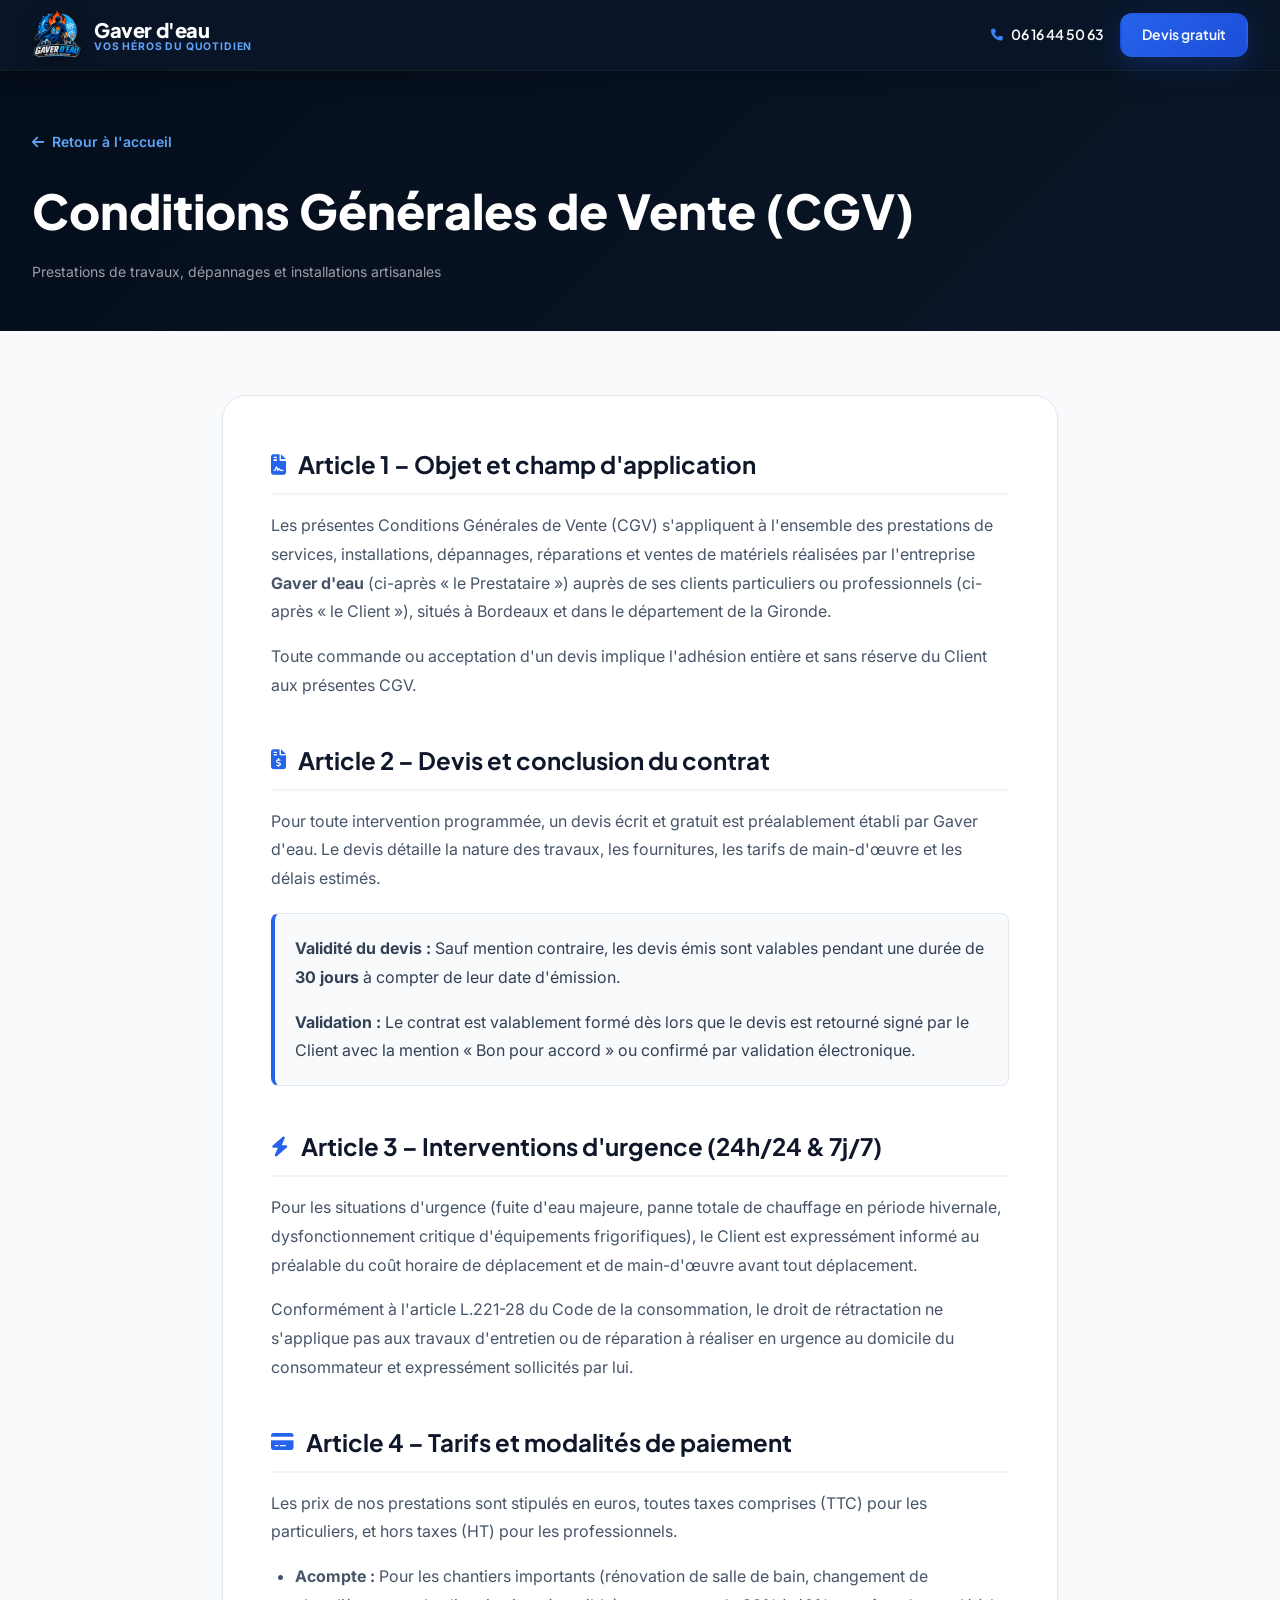
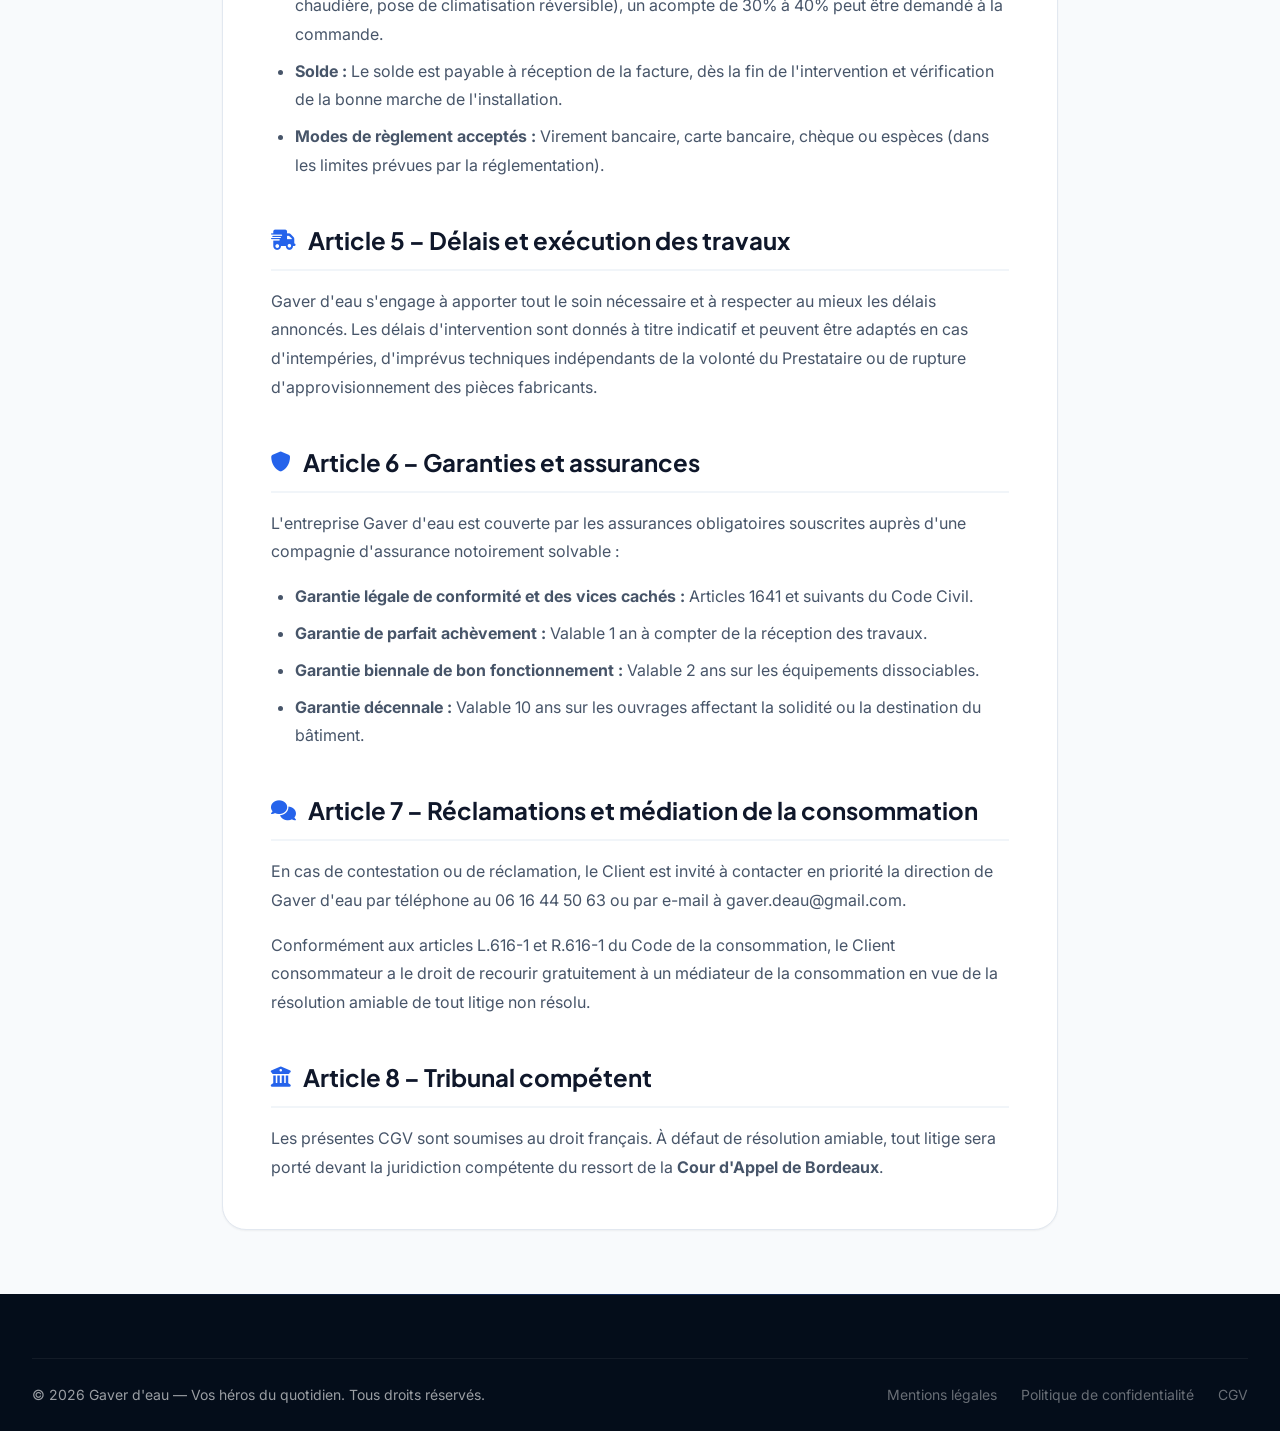
==== cgv.html @ 313e475b "Site vitrine Gaver d'eau - Plomberie, Chauffage, Climatisation & Froid" ====
<!DOCTYPE html>
<html lang="fr">
<head>
  <meta charset="UTF-8">
  <meta name="viewport" content="width=device-width, initial-scale=1.0">
  <title>Conditions Générales de Vente (CGV) | Gaver d'eau</title>
  <meta name="description" content="Conditions Générales de Vente et d'Intervention de l'entreprise Gaver d'eau : plomberie, chauffage, climatisation et froid à Bordeaux.">
  <meta name="robots" content="noindex, follow">

  <!-- Favicon -->
  <link rel="icon" type="image/png" href="img/logo.png">

  <!-- Google Fonts -->
  <link rel="preconnect" href="https://fonts.googleapis.com">
  <link rel="preconnect" href="https://fonts.gstatic.com" crossorigin>
  <link href="https://fonts.googleapis.com/css2?family=Plus+Jakarta+Sans:wght@300;400;500;600;700;800&family=Inter:wght@300;400;500;600;700&display=swap" rel="stylesheet">

  <!-- Font Awesome -->
  <link rel="stylesheet" href="https://cdnjs.cloudflare.com/ajax/libs/font-awesome/6.5.1/css/all.min.css">

  <!-- Main Stylesheet -->
  <link rel="stylesheet" href="css/style.css">
</head>
<body>

  <!-- ===================== HEADER ===================== -->
  <header class="header scrolled" id="header">
    <div class="container header__container">
      <a href="index.html" class="header__logo">
        <img src="img/logo.png" alt="Logo Gaver d'eau" class="header__logo-img">
        <div class="header__logo-text-group">
          <span class="header__logo-text">Gaver d'eau</span>
          <span class="header__logo-tagline">Vos héros du quotidien</span>
        </div>
      </a>

      <div class="header__actions">
        <a href="tel:+33616445063" class="header__phone">
          <i class="fa-solid fa-phone"></i>
          <span>06 16 44 50 63</span>
        </a>
        <a href="index.html#devis" class="btn btn--primary btn--sm header__cta">Devis gratuit</a>
      </div>
    </div>
  </header>

  <main>
    <!-- ===================== HERO ===================== -->
    <section class="legal-hero">
      <div class="container">
        <a href="index.html" class="legal-hero__back">
          <i class="fa-solid fa-arrow-left"></i>
          Retour à l'accueil
        </a>
        <h1 class="legal-hero__title">Conditions Générales de Vente (CGV)</h1>
        <p class="legal-hero__meta">Prestations de travaux, dépannages et installations artisanales</p>
      </div>
    </section>

    <!-- ===================== CONTENT ===================== -->
    <section class="legal-body">
      <div class="container legal-container">
        <div class="legal-card">

          <!-- Article 1 -->
          <div class="legal-section">
            <h2><i class="fa-solid fa-file-contract"></i> Article 1 – Objet et champ d'application</h2>
            <p>
              Les présentes Conditions Générales de Vente (CGV) s'appliquent à l'ensemble des prestations de services, installations, dépannages, réparations et ventes de matériels réalisées par l'entreprise <strong>Gaver d'eau</strong> (ci-après « le Prestataire ») auprès de ses clients particuliers ou professionnels (ci-après « le Client »), situés à Bordeaux et dans le département de la Gironde.
            </p>
            <p>
              Toute commande ou acceptation d'un devis implique l'adhésion entière et sans réserve du Client aux présentes CGV.
            </p>
          </div>

          <!-- Article 2 -->
          <div class="legal-section">
            <h2><i class="fa-solid fa-file-invoice-dollar"></i> Article 2 – Devis et conclusion du contrat</h2>
            <p>
              Pour toute intervention programmée, un devis écrit et gratuit est préalablement établi par Gaver d'eau. Le devis détaille la nature des travaux, les fournitures, les tarifs de main-d'œuvre et les délais estimés.
            </p>
            <div class="legal-box">
              <p><strong>Validité du devis :</strong> Sauf mention contraire, les devis émis sont valables pendant une durée de <strong>30 jours</strong> à compter de leur date d'émission.</p>
              <p><strong>Validation :</strong> Le contrat est valablement formé dès lors que le devis est retourné signé par le Client avec la mention « Bon pour accord » ou confirmé par validation électronique.</p>
            </div>
          </div>

          <!-- Article 3 -->
          <div class="legal-section">
            <h2><i class="fa-solid fa-bolt"></i> Article 3 – Interventions d'urgence (24h/24 & 7j/7)</h2>
            <p>
              Pour les situations d'urgence (fuite d'eau majeure, panne totale de chauffage en période hivernale, dysfonctionnement critique d'équipements frigorifiques), le Client est expressément informé au préalable du coût horaire de déplacement et de main-d'œuvre avant tout déplacement.
            </p>
            <p>
              Conformément à l'article L.221-28 du Code de la consommation, le droit de rétractation ne s'applique pas aux travaux d'entretien ou de réparation à réaliser en urgence au domicile du consommateur et expressément sollicités par lui.
            </p>
          </div>

          <!-- Article 4 -->
          <div class="legal-section">
            <h2><i class="fa-solid fa-credit-card"></i> Article 4 – Tarifs et modalités de paiement</h2>
            <p>
              Les prix de nos prestations sont stipulés en euros, toutes taxes comprises (TTC) pour les particuliers, et hors taxes (HT) pour les professionnels.
            </p>
            <ul>
              <li><strong>Acompte :</strong> Pour les chantiers importants (rénovation de salle de bain, changement de chaudière, pose de climatisation réversible), un acompte de 30% à 40% peut être demandé à la commande.</li>
              <li><strong>Solde :</strong> Le solde est payable à réception de la facture, dès la fin de l'intervention et vérification de la bonne marche de l'installation.</li>
              <li><strong>Modes de règlement acceptés :</strong> Virement bancaire, carte bancaire, chèque ou espèces (dans les limites prévues par la réglementation).</li>
            </ul>
          </div>

          <!-- Article 5 -->
          <div class="legal-section">
            <h2><i class="fa-solid fa-truck-fast"></i> Article 5 – Délais et exécution des travaux</h2>
            <p>
              Gaver d'eau s'engage à apporter tout le soin nécessaire et à respecter au mieux les délais annoncés. Les délais d'intervention sont donnés à titre indicatif et peuvent être adaptés en cas d'intempéries, d'imprévus techniques indépendants de la volonté du Prestataire ou de rupture d'approvisionnement des pièces fabricants.
            </p>
          </div>

          <!-- Article 6 -->
          <div class="legal-section">
            <h2><i class="fa-solid fa-shield"></i> Article 6 – Garanties et assurances</h2>
            <p>
              L'entreprise Gaver d'eau est couverte par les assurances obligatoires souscrites auprès d'une compagnie d'assurance notoirement solvable :
            </p>
            <ul>
              <li><strong>Garantie légale de conformité et des vices cachés :</strong> Articles 1641 et suivants du Code Civil.</li>
              <li><strong>Garantie de parfait achèvement :</strong> Valable 1 an à compter de la réception des travaux.</li>
              <li><strong>Garantie biennale de bon fonctionnement :</strong> Valable 2 ans sur les équipements dissociables.</li>
              <li><strong>Garantie décennale :</strong> Valable 10 ans sur les ouvrages affectant la solidité ou la destination du bâtiment.</li>
            </ul>
          </div>

          <!-- Article 7 -->
          <div class="legal-section">
            <h2><i class="fa-solid fa-comments"></i> Article 7 – Réclamations et médiation de la consommation</h2>
            <p>
              En cas de contestation ou de réclamation, le Client est invité à contacter en priorité la direction de Gaver d'eau par téléphone au <a href="tel:+33616445063">06 16 44 50 63</a> ou par e-mail à <a href="mailto:gaver.deau@gmail.com">gaver.deau@gmail.com</a>.
            </p>
            <p>
              Conformément aux articles L.616-1 et R.616-1 du Code de la consommation, le Client consommateur a le droit de recourir gratuitement à un médiateur de la consommation en vue de la résolution amiable de tout litige non résolu.
            </p>
          </div>

          <!-- Article 8 -->
          <div class="legal-section">
            <h2><i class="fa-solid fa-building-columns"></i> Article 8 – Tribunal compétent</h2>
            <p>
              Les présentes CGV sont soumises au droit français. À défaut de résolution amiable, tout litige sera porté devant la juridiction compétente du ressort de la <strong>Cour d'Appel de Bordeaux</strong>.
            </p>
          </div>

        </div>
      </div>
    </section>
  </main>

  <!-- ===================== FOOTER ===================== -->
  <footer class="footer">
    <div class="container">
      <div class="footer__bottom">
        <p>&copy; 2026 Gaver d'eau — Vos héros du quotidien. Tous droits réservés.</p>
        <div class="footer__bottom-links">
          <a href="mentions-legales.html">Mentions légales</a>
          <a href="politique-confidentialite.html">Politique de confidentialité</a>
          <a href="cgv.html">CGV</a>
        </div>
      </div>
    </div>
  </footer>

</body>
</html>
---- css/style.css ----
/* =====================================================
   GAVER D'EAU — Main Stylesheet
   Premium showcase website for plumbing, heating, AC & refrigeration
   ===================================================== */

/* ── CSS Custom Properties ── */
:root {
  /* Colors */
  --clr-primary-900: #040d1a;
  --clr-primary-800: #0a1628;
  --clr-primary-700: #0f2240;
  --clr-primary-600: #152e54;
  --clr-primary-500: #1e3a5f;
  --clr-accent-600: #1d4ed8;
  --clr-accent-500: #2563eb;
  --clr-accent-400: #3b82f6;
  --clr-accent-300: #60a5fa;
  --clr-accent-200: #93c5fd;
  --clr-white: #ffffff;
  --clr-gray-50: #f8fafc;
  --clr-gray-100: #f1f5f9;
  --clr-gray-200: #e2e8f0;
  --clr-gray-300: #cbd5e1;
  --clr-gray-400: #94a3b8;
  --clr-gray-500: #64748b;
  --clr-gray-600: #475569;
  --clr-gray-700: #334155;
  --clr-gray-800: #1e293b;
  --clr-gray-900: #0f172a;
  --clr-success: #10b981;
  --clr-danger: #ef4444;

  /* Typography */
  --ff-heading: 'Plus Jakarta Sans', 'Inter', system-ui, sans-serif;
  --ff-body: 'Inter', 'Plus Jakarta Sans', system-ui, sans-serif;
  --fs-xs: 0.75rem;
  --fs-sm: 0.875rem;
  --fs-base: 1rem;
  --fs-md: 1.125rem;
  --fs-lg: 1.25rem;
  --fs-xl: 1.5rem;
  --fs-2xl: 1.875rem;
  --fs-3xl: 2.25rem;
  --fs-4xl: 3rem;
  --fs-5xl: 3.75rem;

  /* Spacing */
  --sp-1: 0.25rem;
  --sp-2: 0.5rem;
  --sp-3: 0.75rem;
  --sp-4: 1rem;
  --sp-5: 1.25rem;
  --sp-6: 1.5rem;
  --sp-8: 2rem;
  --sp-10: 2.5rem;
  --sp-12: 3rem;
  --sp-16: 4rem;
  --sp-20: 5rem;
  --sp-24: 6rem;
  --sp-32: 8rem;

  /* Borders & Radius */
  --radius-sm: 0.375rem;
  --radius-md: 0.5rem;
  --radius-lg: 0.75rem;
  --radius-xl: 1rem;
  --radius-2xl: 1.5rem;
  --radius-full: 9999px;

  /* Shadows */
  --shadow-sm: 0 1px 2px rgba(0, 0, 0, 0.05);
  --shadow-md: 0 4px 6px -1px rgba(0, 0, 0, 0.07), 0 2px 4px -2px rgba(0, 0, 0, 0.05);
  --shadow-lg: 0 10px 15px -3px rgba(0, 0, 0, 0.08), 0 4px 6px -4px rgba(0, 0, 0, 0.05);
  --shadow-xl: 0 20px 25px -5px rgba(0, 0, 0, 0.08), 0 8px 10px -6px rgba(0, 0, 0, 0.04);
  --shadow-2xl: 0 25px 50px -12px rgba(0, 0, 0, 0.15);
  --shadow-accent: 0 8px 30px rgba(37, 99, 235, 0.25);
  --shadow-card: 0 0 0 1px rgba(0, 0, 0, 0.03), 0 2px 4px rgba(0, 0, 0, 0.04), 0 12px 24px rgba(0, 0, 0, 0.06);

  /* Transitions */
  --transition-fast: 150ms cubic-bezier(0.4, 0, 0.2, 1);
  --transition-base: 300ms cubic-bezier(0.4, 0, 0.2, 1);
  --transition-slow: 500ms cubic-bezier(0.4, 0, 0.2, 1);
  --transition-spring: 500ms cubic-bezier(0.34, 1.56, 0.64, 1);

  /* Layout */
  --container-max: 1280px;
  --header-height: 80px;
}


/* ── Reset & Base ── */
*,
*::before,
*::after {
  margin: 0;
  padding: 0;
  box-sizing: border-box;
}

html {
  scroll-behavior: smooth;
  scroll-padding-top: var(--header-height);
  -webkit-text-size-adjust: 100%;
}

body {
  font-family: var(--ff-body);
  font-size: var(--fs-base);
  line-height: 1.7;
  color: var(--clr-gray-700);
  background-color: var(--clr-white);
  -webkit-font-smoothing: antialiased;
  -moz-osx-font-smoothing: grayscale;
  overflow-x: hidden;
}

img {
  max-width: 100%;
  height: auto;
  display: block;
}

a {
  text-decoration: none;
  color: inherit;
  transition: color var(--transition-fast);
}

ul {
  list-style: none;
}

button {
  border: none;
  background: none;
  cursor: pointer;
  font-family: inherit;
}

input, select, textarea {
  font-family: inherit;
  font-size: inherit;
}


/* ── Utility ── */
.container {
  width: 100%;
  max-width: var(--container-max);
  margin: 0 auto;
  padding: 0 var(--sp-6);
}

@media (min-width: 768px) {
  .container {
    padding: 0 var(--sp-8);
  }
}

/* ── Buttons ── */
.btn {
  display: inline-flex;
  align-items: center;
  justify-content: center;
  gap: var(--sp-2);
  font-family: var(--ff-heading);
  font-weight: 600;
  border-radius: var(--radius-lg);
  transition: all var(--transition-base);
  cursor: pointer;
  border: 2px solid transparent;
  white-space: nowrap;
  position: relative;
  overflow: hidden;
}

.btn::before {
  content: '';
  position: absolute;
  inset: 0;
  background: linear-gradient(135deg, rgba(255,255,255,0.15), transparent);
  opacity: 0;
  transition: opacity var(--transition-fast);
}

.btn:hover::before {
  opacity: 1;
}

.btn--primary {
  background: linear-gradient(135deg, var(--clr-accent-500), var(--clr-accent-600));
  color: var(--clr-white);
  box-shadow: var(--shadow-accent);
}

.btn--primary:hover {
  transform: translateY(-2px);
  box-shadow: 0 12px 35px rgba(37, 99, 235, 0.35);
}

.btn--primary:active {
  transform: translateY(0);
}

.btn--outline {
  border-color: rgba(255, 255, 255, 0.35);
  color: var(--clr-white);
  background: rgba(255, 255, 255, 0.08);
  backdrop-filter: blur(4px);
}

.btn--outline:hover {
  background: rgba(255, 255, 255, 0.15);
  border-color: rgba(255, 255, 255, 0.5);
  transform: translateY(-2px);
}

.btn--sm {
  padding: var(--sp-2) var(--sp-5);
  font-size: var(--fs-sm);
}

.btn--lg {
  padding: var(--sp-4) var(--sp-8);
  font-size: var(--fs-base);
}

/* ── Section Headers ── */
.section-header {
  text-align: center;
  max-width: 680px;
  margin: 0 auto var(--sp-16);
}

.section-header__tag {
  display: inline-flex;
  align-items: center;
  gap: var(--sp-2);
  font-family: var(--ff-heading);
  font-size: var(--fs-sm);
  font-weight: 600;
  color: var(--clr-accent-500);
  text-transform: uppercase;
  letter-spacing: 0.1em;
  margin-bottom: var(--sp-4);
  background: linear-gradient(135deg, rgba(37, 99, 235, 0.08), rgba(37, 99, 235, 0.04));
  padding: var(--sp-2) var(--sp-4);
  border-radius: var(--radius-full);
  border: 1px solid rgba(37, 99, 235, 0.12);
}

.section-header__title {
  font-family: var(--ff-heading);
  font-size: var(--fs-4xl);
  font-weight: 800;
  color: var(--clr-gray-900);
  line-height: 1.15;
  margin-bottom: var(--sp-4);
}

.section-header__desc {
  font-size: var(--fs-lg);
  color: var(--clr-gray-500);
  line-height: 1.7;
}

.section-header--light .section-header__title {
  color: var(--clr-white);
}

.section-header--light .section-header__desc {
  color: rgba(255, 255, 255, 0.7);
}

.section-header--light .section-header__tag {
  background: rgba(255, 255, 255, 0.1);
  color: var(--clr-accent-300);
  border-color: rgba(255, 255, 255, 0.15);
}


/* ── Reveal Animations ── */
[data-reveal] {
  opacity: 0;
  transform: translateY(40px);
  transition: opacity 0.7s cubic-bezier(0.16, 1, 0.3, 1), 
              transform 0.7s cubic-bezier(0.16, 1, 0.3, 1);
}

[data-reveal].revealed {
  opacity: 1;
  transform: translateY(0);
}


/* ═══════════════════════════════════════════════════════
   HEADER
   ═══════════════════════════════════════════════════════ */
.header {
  position: fixed;
  top: 0;
  left: 0;
  right: 0;
  z-index: 1000;
  height: var(--header-height);
  transition: all var(--transition-base);
  background: transparent;
}

.header.scrolled {
  background: rgba(10, 22, 40, 0.92);
  backdrop-filter: blur(20px) saturate(180%);
  -webkit-backdrop-filter: blur(20px) saturate(180%);
  box-shadow: 0 1px 0 rgba(255, 255, 255, 0.06), 0 4px 20px rgba(0, 0, 0, 0.3);
  height: 70px;
}

.header__container {
  display: flex;
  align-items: center;
  justify-content: space-between;
  height: 100%;
}

.header__logo {
  display: flex;
  align-items: center;
  gap: var(--sp-3);
  z-index: 1001;
}

.header__logo-img {
  width: 50px;
  height: 50px;
  object-fit: contain;
  filter: drop-shadow(0 4px 10px rgba(0, 0, 0, 0.4));
  transition: transform var(--transition-fast), filter var(--transition-fast);
}

.header__logo:hover .header__logo-img {
  transform: scale(1.08);
  filter: drop-shadow(0 4px 14px rgba(37, 99, 235, 0.5));
}

.header__logo-text-group {
  display: flex;
  flex-direction: column;
  line-height: 1.15;
}

.header__logo-text {
  font-family: var(--ff-heading);
  font-size: var(--fs-lg);
  font-weight: 800;
  color: var(--clr-white);
  letter-spacing: -0.02em;
}

.header__logo-tagline {
  font-size: 0.65rem;
  font-weight: 700;
  text-transform: uppercase;
  letter-spacing: 0.08em;
  color: var(--clr-accent-300);
}

.header__nav-list {
  display: flex;
  gap: var(--sp-1);
}

.header__nav-link {
  font-family: var(--ff-heading);
  font-size: var(--fs-sm);
  font-weight: 500;
  color: rgba(255, 255, 255, 0.75);
  padding: var(--sp-2) var(--sp-4);
  border-radius: var(--radius-md);
  transition: all var(--transition-fast);
  position: relative;
}

.header__nav-link:hover,
.header__nav-link.active {
  color: var(--clr-white);
  background: rgba(255, 255, 255, 0.08);
}

.header__nav-link.active::after {
  content: '';
  position: absolute;
  bottom: 4px;
  left: 50%;
  transform: translateX(-50%);
  width: 20px;
  height: 2px;
  background: var(--clr-accent-400);
  border-radius: var(--radius-full);
}

.header__nav-mobile-cta {
  display: none;
}

.header__actions {
  display: flex;
  align-items: center;
  gap: var(--sp-4);
}

.header__phone {
  display: flex;
  align-items: center;
  gap: var(--sp-2);
  font-family: var(--ff-heading);
  font-size: var(--fs-sm);
  font-weight: 600;
  color: var(--clr-white);
  transition: color var(--transition-fast);
}

.header__phone:hover {
  color: var(--clr-accent-300);
}

.header__phone i {
  font-size: var(--fs-xs);
  color: var(--clr-accent-400);
}

/* Mobile toggle */
.header__mobile-toggle {
  display: none;
  flex-direction: column;
  gap: 5px;
  width: 28px;
  z-index: 1001;
}

.header__mobile-toggle span {
  display: block;
  width: 100%;
  height: 2px;
  background: var(--clr-white);
  border-radius: var(--radius-full);
  transition: all var(--transition-base);
  transform-origin: center;
}

.header__mobile-toggle.active span:nth-child(1) {
  transform: rotate(45deg) translate(5px, 5px);
}

.header__mobile-toggle.active span:nth-child(2) {
  opacity: 0;
  transform: scaleX(0);
}

.header__mobile-toggle.active span:nth-child(3) {
  transform: rotate(-45deg) translate(5px, -5px);
}


/* ═══════════════════════════════════════════════════════
   HERO
   ═══════════════════════════════════════════════════════ */
.hero {
  position: relative;
  min-height: 100vh;
  display: flex;
  align-items: center;
  overflow: hidden;
  padding-top: var(--header-height);
}

.hero__bg {
  position: absolute;
  inset: 0;
  z-index: 0;
  overflow: hidden;
}

.hero__video {
  position: absolute;
  top: 50%;
  left: 50%;
  min-width: 100%;
  min-height: 100%;
  width: auto;
  height: auto;
  transform: translate(-50%, -50%);
  object-fit: cover;
  z-index: 0;
  pointer-events: none;
  filter: brightness(0.9) contrast(1.1);
}

.hero__bg::before {
  content: '';
  position: absolute;
  inset: 0;
  background: 
    linear-gradient(135deg, 
      rgba(4, 13, 26, 0.84) 0%, 
      rgba(10, 22, 40, 0.78) 35%, 
      rgba(15, 34, 64, 0.72) 70%, 
      rgba(21, 46, 84, 0.66) 100%);
  z-index: 1;
}

.hero__bg-overlay {
  position: absolute;
  inset: 0;
  background: 
    radial-gradient(ellipse 80% 60% at 70% 40%, rgba(37, 99, 235, 0.20), transparent),
    radial-gradient(ellipse 60% 50% at 20% 80%, rgba(59, 130, 246, 0.14), transparent);
  z-index: 2;
}

.hero__bg-pattern {
  position: absolute;
  inset: 0;
  background-image: 
    radial-gradient(circle at 1px 1px, rgba(255, 255, 255, 0.03) 1px, transparent 0);
  background-size: 40px 40px;
  z-index: 3;
}

.hero__container {
  position: relative;
  z-index: 4;
  display: flex;
  flex-direction: column;
  gap: var(--sp-12);
  padding-top: var(--sp-12);
  padding-bottom: var(--sp-12);
}

.hero__grid {
  display: grid;
  grid-template-columns: 1.25fr 0.9fr;
  gap: var(--sp-12);
  align-items: center;
}

.hero__content {
  max-width: 720px;
}

.hero__badge {
  display: inline-flex;
  align-items: center;
  gap: var(--sp-2);
  font-family: var(--ff-heading);
  font-size: var(--fs-sm);
  font-weight: 600;
  color: var(--clr-accent-300);
  background: rgba(37, 99, 235, 0.12);
  border: 1px solid rgba(37, 99, 235, 0.25);
  padding: var(--sp-2) var(--sp-4);
  border-radius: var(--radius-full);
  margin-bottom: var(--sp-6);
  backdrop-filter: blur(8px);
}

.hero__badge i {
  font-size: var(--fs-xs);
  color: var(--clr-accent-400);
}

.hero__title {
  font-family: var(--ff-heading);
  font-size: clamp(var(--fs-3xl), 5vw, var(--fs-5xl));
  font-weight: 800;
  color: var(--clr-white);
  line-height: 1.1;
  letter-spacing: -0.03em;
  margin-bottom: var(--sp-6);
}

.hero__title-accent {
  background: linear-gradient(135deg, var(--clr-accent-400), var(--clr-accent-300));
  -webkit-background-clip: text;
  -webkit-text-fill-color: transparent;
  background-clip: text;
}

.hero__subtitle {
  font-size: var(--fs-lg);
  color: rgba(255, 255, 255, 0.7);
  line-height: 1.7;
  max-width: 600px;
  margin-bottom: var(--sp-8);
}

.hero__buttons {
  display: flex;
  flex-wrap: wrap;
  gap: var(--sp-4);
}

/* Hero Visual / Logo */
.hero__visual {
  display: flex;
  justify-content: center;
  align-items: center;
  position: relative;
}

.hero__logo-wrapper {
  position: relative;
  width: 380px;
  max-width: 100%;
  display: flex;
  align-items: center;
  justify-content: center;
}

.hero__logo-card {
  width: 100%;
  height: auto;
  object-fit: contain;
  filter: drop-shadow(0 20px 45px rgba(0, 0, 0, 0.65)) drop-shadow(0 0 45px rgba(37, 99, 235, 0.5));
  position: relative;
  z-index: 2;
  transition: transform var(--transition-base), filter var(--transition-base);
}

.hero__logo-card:hover {
  transform: scale(1.03) translateY(-4px);
  filter: drop-shadow(0 25px 60px rgba(0, 0, 0, 0.75)) drop-shadow(0 0 65px rgba(37, 99, 235, 0.7));
}

.hero__logo-glow {
  position: absolute;
  inset: -15px;
  background: radial-gradient(circle, rgba(37, 99, 235, 0.55) 0%, rgba(59, 130, 246, 0.25) 45%, transparent 72%);
  border-radius: var(--radius-full);
  filter: blur(35px);
  z-index: 1;
  animation: glowPulse 4s ease-in-out infinite alternate;
}

@keyframes glowPulse {
  0% { transform: scale(0.95); opacity: 0.7; }
  100% { transform: scale(1.1); opacity: 1; }
}

.hero__floating-badge {
  position: absolute;
  z-index: 3;
  display: flex;
  align-items: center;
  gap: var(--sp-3);
  background: rgba(10, 22, 40, 0.92);
  border: 1px solid rgba(255, 255, 255, 0.18);
  backdrop-filter: blur(16px);
  -webkit-backdrop-filter: blur(16px);
  padding: var(--sp-3) var(--sp-4);
  border-radius: var(--radius-xl);
  box-shadow: 0 15px 35px rgba(0, 0, 0, 0.45);
  color: var(--clr-white);
  animation: floatSlow 3.5s ease-in-out infinite alternate;
}

.hero__floating-badge i {
  width: 38px;
  height: 38px;
  display: flex;
  align-items: center;
  justify-content: center;
  background: linear-gradient(135deg, var(--clr-accent-500), var(--clr-accent-400));
  border-radius: var(--radius-md);
  color: var(--clr-white);
  font-size: var(--fs-sm);
  flex-shrink: 0;
  box-shadow: 0 4px 12px rgba(37, 99, 235, 0.35);
}

.hero__floating-badge strong {
  display: block;
  font-family: var(--ff-heading);
  font-size: var(--fs-sm);
  font-weight: 700;
  line-height: 1.2;
}

.hero__floating-badge span {
  display: block;
  font-size: var(--fs-xs);
  color: rgba(255, 255, 255, 0.65);
}

.hero__floating-badge--top {
  top: -15px;
  right: -25px;
  animation-delay: 0s;
}

.hero__floating-badge--bottom {
  bottom: -15px;
  left: -25px;
  animation-delay: 1.8s;
}

@keyframes floatSlow {
  0% { transform: translateY(0); }
  100% { transform: translateY(-8px); }
}

/* Hero Stats */
.hero__stats {
  display: grid;
  grid-template-columns: repeat(4, 1fr);
  gap: var(--sp-6);
  padding: var(--sp-8);
  background: rgba(255, 255, 255, 0.04);
  border: 1px solid rgba(255, 255, 255, 0.08);
  border-radius: var(--radius-2xl);
  backdrop-filter: blur(12px);
}

.hero__stat {
  text-align: center;
  position: relative;
}

.hero__stat:not(:last-child)::after {
  content: '';
  position: absolute;
  right: 0;
  top: 15%;
  height: 70%;
  width: 1px;
  background: rgba(255, 255, 255, 0.1);
}

.hero__stat-number {
  font-family: var(--ff-heading);
  font-size: var(--fs-4xl);
  font-weight: 800;
  color: var(--clr-white);
  line-height: 1;
  margin-bottom: var(--sp-2);
}

.hero__stat-unit {
  font-size: var(--fs-xl);
  font-weight: 600;
  color: var(--clr-accent-400);
}

.hero__stat-label {
  font-size: var(--fs-sm);
  color: rgba(255, 255, 255, 0.5);
  font-weight: 500;
}

/* Scroll indicator */
.hero__scroll {
  position: absolute;
  bottom: var(--sp-8);
  left: 50%;
  transform: translateX(-50%);
  z-index: 1;
}

.hero__scroll a {
  display: flex;
  align-items: center;
  justify-content: center;
  width: 44px;
  height: 44px;
  border: 2px solid rgba(255, 255, 255, 0.15);
  border-radius: var(--radius-full);
  color: rgba(255, 255, 255, 0.5);
  animation: scrollBounce 2s infinite;
  transition: all var(--transition-fast);
}

.hero__scroll a:hover {
  border-color: var(--clr-accent-400);
  color: var(--clr-accent-400);
}

@keyframes scrollBounce {
  0%, 100% { transform: translateY(0); }
  50% { transform: translateY(8px); }
}


/* ═══════════════════════════════════════════════════════
   SERVICES
   ═══════════════════════════════════════════════════════ */
.services {
  padding: var(--sp-24) 0;
  background: var(--clr-gray-50);
  position: relative;
}

.services::before {
  content: '';
  position: absolute;
  top: 0;
  left: 0;
  right: 0;
  height: 1px;
  background: linear-gradient(90deg, transparent, var(--clr-gray-200), transparent);
}

.services__grid {
  display: grid;
  grid-template-columns: repeat(4, 1fr);
  gap: var(--sp-6);
}

.service-card {
  background: var(--clr-white);
  border-radius: var(--radius-xl);
  padding: var(--sp-8);
  position: relative;
  overflow: hidden;
  transition: all var(--transition-base);
  border: 1px solid var(--clr-gray-100);
  display: flex;
  flex-direction: column;
}

.service-card::before {
  content: '';
  position: absolute;
  top: 0;
  left: 0;
  right: 0;
  height: 4px;
  background: linear-gradient(90deg, var(--clr-accent-500), var(--clr-accent-400));
  transform: scaleX(0);
  transform-origin: left;
  transition: transform var(--transition-base);
}

.service-card:hover {
  transform: translateY(-8px);
  box-shadow: var(--shadow-2xl);
  border-color: transparent;
}

.service-card:hover::before {
  transform: scaleX(1);
}

.service-card__icon-wrap {
  position: relative;
  width: 64px;
  height: 64px;
  margin-bottom: var(--sp-6);
}

.service-card__icon {
  position: relative;
  z-index: 1;
  width: 64px;
  height: 64px;
  display: flex;
  align-items: center;
  justify-content: center;
  background: linear-gradient(135deg, var(--clr-accent-500), var(--clr-accent-600));
  border-radius: var(--radius-xl);
  color: var(--clr-white);
  font-size: var(--fs-xl);
  transition: transform var(--transition-spring);
}

.service-card:hover .service-card__icon {
  transform: scale(1.1) rotate(-5deg);
}

.service-card__icon-bg {
  position: absolute;
  top: 8px;
  left: 8px;
  width: 64px;
  height: 64px;
  background: var(--clr-accent-200);
  opacity: 0.25;
  border-radius: var(--radius-xl);
  transition: all var(--transition-base);
}

.service-card:hover .service-card__icon-bg {
  top: 12px;
  left: 12px;
}

.service-card__title {
  font-family: var(--ff-heading);
  font-size: var(--fs-xl);
  font-weight: 700;
  color: var(--clr-gray-900);
  margin-bottom: var(--sp-3);
}

.service-card__desc {
  color: var(--clr-gray-500);
  font-size: var(--fs-sm);
  margin-bottom: var(--sp-5);
  line-height: 1.7;
}

.service-card__list {
  margin-bottom: var(--sp-6);
  flex-grow: 1;
}

.service-card__list li {
  display: flex;
  align-items: center;
  gap: var(--sp-3);
  padding: var(--sp-2) 0;
  font-size: var(--fs-sm);
  color: var(--clr-gray-600);
  border-bottom: 1px solid var(--clr-gray-50);
}

.service-card__list li:last-child {
  border-bottom: none;
}

.service-card__list li i {
  color: var(--clr-accent-500);
  font-size: var(--fs-xs);
  flex-shrink: 0;
}

.service-card__btn {
  display: inline-flex;
  align-items: center;
  gap: var(--sp-2);
  font-family: var(--ff-heading);
  font-size: var(--fs-sm);
  font-weight: 600;
  color: var(--clr-accent-500);
  transition: all var(--transition-fast);
  margin-top: auto;
}

.service-card__btn i {
  font-size: var(--fs-xs);
  transition: transform var(--transition-fast);
}

.service-card__btn:hover {
  color: var(--clr-accent-600);
}

.service-card__btn:hover i {
  transform: translateX(4px);
}


/* ═══════════════════════════════════════════════════════
   ABOUT
   ═══════════════════════════════════════════════════════ */
.about {
  padding: var(--sp-24) 0;
  background: var(--clr-white);
}

.about__grid {
  display: grid;
  grid-template-columns: 1fr 1.2fr;
  gap: var(--sp-16);
  align-items: center;
}

.about__image-wrapper {
  position: relative;
}

.about__image {
  border-radius: var(--radius-2xl);
  overflow: hidden;
  position: relative;
  box-shadow: var(--shadow-2xl);
}

.about__image img {
  width: 100%;
  height: 500px;
  object-fit: cover;
  transition: transform 6s cubic-bezier(0.25, 0.1, 0.25, 1);
}

.about__image:hover img {
  transform: scale(1.05);
}

.about__image-badge {
  position: absolute;
  bottom: -20px;
  right: -20px;
  background: linear-gradient(135deg, var(--clr-accent-500), var(--clr-accent-600));
  color: var(--clr-white);
  padding: var(--sp-6);
  border-radius: var(--radius-xl);
  display: flex;
  align-items: center;
  gap: var(--sp-3);
  box-shadow: var(--shadow-accent);
  z-index: 2;
}

.about__image-badge-number {
  font-family: var(--ff-heading);
  font-size: var(--fs-4xl);
  font-weight: 800;
  line-height: 1;
}

.about__image-badge-text {
  font-size: var(--fs-sm);
  font-weight: 600;
  line-height: 1.3;
  opacity: 0.9;
}

.about__image-accent {
  position: absolute;
  top: -15px;
  left: -15px;
  right: 30px;
  bottom: 30px;
  border: 2px solid var(--clr-accent-200);
  border-radius: var(--radius-2xl);
  opacity: 0.4;
  z-index: -1;
}

.about__title {
  font-family: var(--ff-heading);
  font-size: var(--fs-3xl);
  font-weight: 800;
  color: var(--clr-gray-900);
  line-height: 1.2;
  margin-top: var(--sp-4);
  margin-bottom: var(--sp-6);
}

.about__text {
  color: var(--clr-gray-600);
  margin-bottom: var(--sp-4);
  line-height: 1.8;
}

.about__text--highlight {
  display: flex;
  align-items: center;
  gap: var(--sp-3);
  background: linear-gradient(135deg, rgba(37, 99, 235, 0.08), rgba(37, 99, 235, 0.03));
  border: 1px solid rgba(37, 99, 235, 0.2);
  border-left: 4px solid var(--clr-accent-500);
  padding: var(--sp-4) var(--sp-5);
  border-radius: var(--radius-lg);
  color: var(--clr-primary-800);
  margin-top: var(--sp-6);
  margin-bottom: var(--sp-6);
}

.about__text--highlight i {
  color: var(--clr-accent-500);
  font-size: var(--fs-xl);
  flex-shrink: 0;
}

.about__features {
  display: grid;
  grid-template-columns: 1fr 1fr;
  gap: var(--sp-5);
  margin-top: var(--sp-8);
}

.about__feature {
  display: flex;
  gap: var(--sp-4);
  align-items: flex-start;
}

.about__feature-icon {
  width: 48px;
  height: 48px;
  min-width: 48px;
  display: flex;
  align-items: center;
  justify-content: center;
  background: linear-gradient(135deg, rgba(37, 99, 235, 0.08), rgba(37, 99, 235, 0.04));
  border: 1px solid rgba(37, 99, 235, 0.1);
  border-radius: var(--radius-lg);
  color: var(--clr-accent-500);
  font-size: var(--fs-md);
  transition: all var(--transition-base);
}

.about__feature:hover .about__feature-icon {
  background: linear-gradient(135deg, var(--clr-accent-500), var(--clr-accent-600));
  color: var(--clr-white);
  transform: rotate(-5deg) scale(1.05);
}

.about__feature h4 {
  font-family: var(--ff-heading);
  font-size: var(--fs-sm);
  font-weight: 700;
  color: var(--clr-gray-900);
  margin-bottom: var(--sp-1);
}

.about__feature p {
  font-size: var(--fs-xs);
  color: var(--clr-gray-500);
}


/* ═══════════════════════════════════════════════════════
   WHY US
   ═══════════════════════════════════════════════════════ */
.why-us {
  padding: var(--sp-24) 0;
  background: linear-gradient(135deg, var(--clr-primary-800), var(--clr-primary-700));
  position: relative;
  overflow: hidden;
}

.why-us::before {
  content: '';
  position: absolute;
  inset: 0;
  background: 
    radial-gradient(ellipse 50% 60% at 80% 20%, rgba(37, 99, 235, 0.1), transparent),
    radial-gradient(ellipse 40% 50% at 10% 80%, rgba(59, 130, 246, 0.06), transparent);
}

.why-us__grid {
  display: grid;
  grid-template-columns: repeat(3, 1fr);
  gap: var(--sp-6);
  position: relative;
  z-index: 1;
}

.advantage-card {
  background: rgba(255, 255, 255, 0.04);
  border: 1px solid rgba(255, 255, 255, 0.08);
  border-radius: var(--radius-xl);
  padding: var(--sp-8);
  text-align: center;
  transition: all var(--transition-base);
  backdrop-filter: blur(8px);
}

.advantage-card:hover {
  background: rgba(255, 255, 255, 0.08);
  border-color: rgba(37, 99, 235, 0.3);
  transform: translateY(-6px);
  box-shadow: 0 20px 40px rgba(0, 0, 0, 0.2);
}

.advantage-card__icon {
  width: 72px;
  height: 72px;
  display: flex;
  align-items: center;
  justify-content: center;
  background: linear-gradient(135deg, var(--clr-accent-500), var(--clr-accent-600));
  border-radius: var(--radius-xl);
  margin: 0 auto var(--sp-6);
  font-size: var(--fs-xl);
  color: var(--clr-white);
  box-shadow: 0 8px 25px rgba(37, 99, 235, 0.3);
  transition: transform var(--transition-spring);
}

.advantage-card:hover .advantage-card__icon {
  transform: scale(1.1) rotate(-5deg);
}

.advantage-card__title {
  font-family: var(--ff-heading);
  font-size: var(--fs-lg);
  font-weight: 700;
  color: var(--clr-white);
  margin-bottom: var(--sp-3);
}

.advantage-card__text {
  font-size: var(--fs-sm);
  color: rgba(255, 255, 255, 0.6);
  line-height: 1.7;
}


/* ═══════════════════════════════════════════════════════
   GALLERY
   ═══════════════════════════════════════════════════════ */
.gallery {
  padding: var(--sp-24) 0;
  background: var(--clr-gray-50);
}

.gallery__filters {
  display: flex;
  justify-content: center;
  flex-wrap: wrap;
  gap: var(--sp-2);
  margin-bottom: var(--sp-12);
}

.gallery__filter {
  font-family: var(--ff-heading);
  font-size: var(--fs-sm);
  font-weight: 600;
  color: var(--clr-gray-500);
  padding: var(--sp-2) var(--sp-5);
  border-radius: var(--radius-full);
  border: 1px solid transparent;
  transition: all var(--transition-fast);
}

.gallery__filter:hover {
  color: var(--clr-accent-500);
  background: rgba(37, 99, 235, 0.06);
}

.gallery__filter.active {
  color: var(--clr-white);
  background: linear-gradient(135deg, var(--clr-accent-500), var(--clr-accent-600));
  box-shadow: var(--shadow-accent);
}

.gallery__grid {
  display: grid;
  grid-template-columns: repeat(4, 1fr);
  grid-auto-rows: 250px;
  gap: var(--sp-4);
}

.gallery__item {
  position: relative;
  border-radius: var(--radius-xl);
  overflow: hidden;
  cursor: pointer;
  transition: all var(--transition-base);
}

.gallery__item img {
  width: 100%;
  height: 100%;
  object-fit: cover;
  transition: transform 0.6s cubic-bezier(0.25, 0.1, 0.25, 1);
}

.gallery__item:hover img {
  transform: scale(1.08);
}

.gallery__item--tall {
  grid-row: span 2;
}

.gallery__overlay {
  position: absolute;
  inset: 0;
  background: linear-gradient(to top, rgba(10, 22, 40, 0.9) 0%, rgba(10, 22, 40, 0.3) 50%, transparent 100%);
  display: flex;
  flex-direction: column;
  justify-content: flex-end;
  padding: var(--sp-6);
  opacity: 0;
  transition: opacity var(--transition-base);
}

.gallery__item:hover .gallery__overlay {
  opacity: 1;
}

.gallery__overlay-tag {
  display: inline-block;
  font-size: var(--fs-xs);
  font-weight: 600;
  text-transform: uppercase;
  letter-spacing: 0.08em;
  color: var(--clr-accent-300);
  background: rgba(37, 99, 235, 0.2);
  padding: var(--sp-1) var(--sp-3);
  border-radius: var(--radius-sm);
  margin-bottom: var(--sp-2);
  width: fit-content;
}

.gallery__overlay h4 {
  font-family: var(--ff-heading);
  font-size: var(--fs-md);
  font-weight: 700;
  color: var(--clr-white);
  margin-bottom: var(--sp-1);
}

.gallery__overlay p {
  font-size: var(--fs-sm);
  color: rgba(255, 255, 255, 0.7);
}

/* Gallery item hidden for filter */
.gallery__item.hidden {
  display: none;
}


/* ═══════════════════════════════════════════════════════
   DEVIS / QUOTE
   ═══════════════════════════════════════════════════════ */
.quote-section {
  padding: var(--sp-24) 0;
  background: var(--clr-white);
  position: relative;
}

.quote__grid {
  display: grid;
  grid-template-columns: 1fr 1.3fr;
  gap: var(--sp-16);
  align-items: flex-start;
}

.quote__title {
  font-family: var(--ff-heading);
  font-size: var(--fs-3xl);
  font-weight: 800;
  color: var(--clr-gray-900);
  line-height: 1.2;
  margin-top: var(--sp-4);
  margin-bottom: var(--sp-4);
}

.quote__text {
  color: var(--clr-gray-500);
  margin-bottom: var(--sp-8);
  line-height: 1.7;
}

.quote__guarantees {
  display: flex;
  flex-direction: column;
  gap: var(--sp-4);
  margin-bottom: var(--sp-8);
}

.quote__guarantee {
  display: flex;
  align-items: center;
  gap: var(--sp-3);
  font-weight: 500;
  color: var(--clr-gray-700);
}

.quote__guarantee i {
  color: var(--clr-success);
  font-size: var(--fs-lg);
}

.quote__contact-card {
  display: flex;
  align-items: center;
  gap: var(--sp-4);
  padding: var(--sp-5);
  background: linear-gradient(135deg, rgba(37, 99, 235, 0.06), rgba(37, 99, 235, 0.02));
  border: 1px solid rgba(37, 99, 235, 0.1);
  border-radius: var(--radius-xl);
}

.quote__contact-card-icon {
  width: 52px;
  height: 52px;
  min-width: 52px;
  display: flex;
  align-items: center;
  justify-content: center;
  background: linear-gradient(135deg, var(--clr-accent-500), var(--clr-accent-600));
  border-radius: var(--radius-lg);
  color: var(--clr-white);
  font-size: var(--fs-lg);
}

.quote__contact-card-label {
  font-size: var(--fs-sm);
  color: var(--clr-gray-500);
  margin-bottom: var(--sp-1);
}

.quote__contact-card-phone {
  font-family: var(--ff-heading);
  font-size: var(--fs-xl);
  font-weight: 800;
  color: var(--clr-accent-500);
  transition: color var(--transition-fast);
}

.quote__contact-card-phone:hover {
  color: var(--clr-accent-600);
}

/* Form */
.quote__form-wrap {
  position: relative;
}

.quote__form {
  background: var(--clr-white);
  border: 1px solid var(--clr-gray-200);
  border-radius: var(--radius-2xl);
  padding: var(--sp-10);
  box-shadow: var(--shadow-xl);
}

.form__row {
  display: grid;
  grid-template-columns: 1fr 1fr;
  gap: var(--sp-4);
}

.form__group {
  margin-bottom: var(--sp-5);
}

.form__label {
  display: block;
  font-family: var(--ff-heading);
  font-size: var(--fs-sm);
  font-weight: 600;
  color: var(--clr-gray-700);
  margin-bottom: var(--sp-2);
}

.form__optional {
  font-weight: 400;
  color: var(--clr-gray-400);
}

.form__input,
.form__select,
.form__textarea {
  width: 100%;
  padding: var(--sp-3) var(--sp-4);
  background: var(--clr-gray-50);
  border: 1.5px solid var(--clr-gray-200);
  border-radius: var(--radius-lg);
  color: var(--clr-gray-800);
  transition: all var(--transition-fast);
  outline: none;
}

.form__input:focus,
.form__select:focus,
.form__textarea:focus {
  border-color: var(--clr-accent-400);
  background: var(--clr-white);
  box-shadow: 0 0 0 4px rgba(37, 99, 235, 0.08);
}

.form__input::placeholder,
.form__textarea::placeholder {
  color: var(--clr-gray-400);
}

.form__textarea {
  resize: vertical;
  min-height: 120px;
}

.form__select {
  appearance: none;
  background-image: url("data:image/svg+xml,%3Csvg xmlns='http://www.w3.org/2000/svg' width='16' height='16' fill='%2394a3b8' viewBox='0 0 16 16'%3E%3Cpath d='M8 11.5l-5-5h10l-5 5z'/%3E%3C/svg%3E");
  background-repeat: no-repeat;
  background-position: right 12px center;
  padding-right: var(--sp-10);
}

.form__submit {
  width: 100%;
  margin-top: var(--sp-2);
}

.form__notice {
  display: flex;
  align-items: center;
  justify-content: center;
  gap: var(--sp-2);
  margin-top: var(--sp-4);
  font-size: var(--fs-xs);
  color: var(--clr-gray-400);
}

/* Form validation states */
.form__input.error,
.form__select.error,
.form__textarea.error {
  border-color: var(--clr-danger);
  background: rgba(239, 68, 68, 0.03);
}

.form__input.error:focus,
.form__select.error:focus,
.form__textarea.error:focus {
  box-shadow: 0 0 0 4px rgba(239, 68, 68, 0.08);
}

/* Success message */
.quote__success {
  text-align: center;
  padding: var(--sp-16) var(--sp-8);
  background: var(--clr-white);
  border: 1px solid var(--clr-gray-200);
  border-radius: var(--radius-2xl);
  box-shadow: var(--shadow-xl);
}

.quote__success-icon {
  font-size: 4rem;
  color: var(--clr-success);
  margin-bottom: var(--sp-6);
  animation: successPulse 0.6s ease;
}

@keyframes successPulse {
  0% { transform: scale(0); }
  50% { transform: scale(1.2); }
  100% { transform: scale(1); }
}

.quote__success h3 {
  font-family: var(--ff-heading);
  font-size: var(--fs-xl);
  font-weight: 700;
  color: var(--clr-gray-900);
  margin-bottom: var(--sp-3);
}

.quote__success p {
  color: var(--clr-gray-500);
  max-width: 400px;
  margin: 0 auto;
}


/* ═══════════════════════════════════════════════════════
   CONTACT
   ═══════════════════════════════════════════════════════ */
.contact {
  padding: var(--sp-24) 0;
  background: var(--clr-gray-50);
}

.contact__grid {
  display: grid;
  grid-template-columns: 1fr 1.5fr;
  gap: var(--sp-8);
}

.contact__cards {
  display: grid;
  grid-template-columns: 1fr 1fr;
  gap: var(--sp-4);
}

.contact__card {
  background: var(--clr-white);
  border: 1px solid var(--clr-gray-100);
  border-radius: var(--radius-xl);
  padding: var(--sp-6);
  transition: all var(--transition-base);
}

.contact__card:hover {
  border-color: var(--clr-accent-200);
  box-shadow: var(--shadow-lg);
  transform: translateY(-4px);
}

.contact__card-icon {
  width: 48px;
  height: 48px;
  display: flex;
  align-items: center;
  justify-content: center;
  background: linear-gradient(135deg, var(--clr-accent-500), var(--clr-accent-600));
  border-radius: var(--radius-lg);
  color: var(--clr-white);
  font-size: var(--fs-md);
  margin-bottom: var(--sp-4);
}

.contact__card h4 {
  font-family: var(--ff-heading);
  font-size: var(--fs-base);
  font-weight: 700;
  color: var(--clr-gray-900);
  margin-bottom: var(--sp-2);
}

.contact__card a {
  display: block;
  font-size: var(--fs-sm);
  color: var(--clr-accent-500);
  font-weight: 500;
  margin-bottom: var(--sp-1);
  transition: color var(--transition-fast);
}

.contact__card a:hover {
  color: var(--clr-accent-600);
}

.contact__card p {
  font-size: var(--fs-sm);
  color: var(--clr-gray-600);
  line-height: 1.6;
}

.contact__card-note {
  font-size: var(--fs-xs) !important;
  color: var(--clr-gray-400) !important;
  margin-top: var(--sp-2);
}

.contact__map-wrap {
  border-radius: var(--radius-2xl);
  overflow: hidden;
  box-shadow: var(--shadow-xl);
  border: 1px solid var(--clr-gray-200);
  position: relative;
  min-height: 440px;
}

.contact__map-badge {
  position: absolute;
  top: 14px;
  left: 14px;
  right: 14px;
  z-index: 1000;
  background: rgba(10, 22, 40, 0.92);
  backdrop-filter: blur(12px);
  -webkit-backdrop-filter: blur(12px);
  color: var(--clr-white);
  padding: 10px 16px;
  border-radius: var(--radius-lg);
  border: 1px solid rgba(255, 255, 255, 0.18);
  font-size: var(--fs-xs);
  display: flex;
  align-items: center;
  gap: var(--sp-2);
  box-shadow: 0 4px 20px rgba(0, 0, 0, 0.35);
  pointer-events: none;
}


.contact__map-badge i {
  color: var(--clr-accent-400);
  font-size: var(--fs-sm);
  flex-shrink: 0;
}

.contact__map {
  width: 100%;
  height: 100%;
  min-height: 420px;
}

.contact__map iframe {
  width: 100%;
  height: 100%;
  min-height: 420px;
}

/* Floating call button (mobile) */
.contact__mobile-call {
  display: none;
  position: fixed;
  bottom: var(--sp-6);
  right: var(--sp-6);
  z-index: 999;
  align-items: center;
  gap: var(--sp-2);
  padding: var(--sp-4) var(--sp-6);
  background: linear-gradient(135deg, var(--clr-accent-500), var(--clr-accent-600));
  color: var(--clr-white);
  font-family: var(--ff-heading);
  font-size: var(--fs-sm);
  font-weight: 700;
  border-radius: var(--radius-full);
  box-shadow: 0 8px 30px rgba(37, 99, 235, 0.4);
  text-decoration: none;
  animation: callPulse 2s infinite;
}

@keyframes callPulse {
  0%, 100% { box-shadow: 0 8px 30px rgba(37, 99, 235, 0.4); }
  50% { box-shadow: 0 8px 40px rgba(37, 99, 235, 0.6); }
}


/* ═══════════════════════════════════════════════════════
   FOOTER
   ═══════════════════════════════════════════════════════ */
.footer {
  background: var(--clr-primary-900);
  color: rgba(255, 255, 255, 0.6);
  padding-top: var(--sp-16);
  position: relative;
}

.footer::before {
  content: '';
  position: absolute;
  top: 0;
  left: 0;
  right: 0;
  height: 1px;
  background: linear-gradient(90deg, transparent, rgba(37, 99, 235, 0.3), transparent);
}

.footer__grid {
  display: grid;
  grid-template-columns: 1.5fr 1fr 1fr 1fr;
  gap: var(--sp-10);
  padding-bottom: var(--sp-12);
}

.footer__logo {
  display: flex;
  align-items: center;
  gap: var(--sp-3);
  margin-bottom: var(--sp-5);
}

.footer__logo-img {
  width: 50px;
  height: 50px;
  object-fit: contain;
  filter: drop-shadow(0 4px 10px rgba(0, 0, 0, 0.4));
}

.footer__logo-text-group {
  display: flex;
  flex-direction: column;
  line-height: 1.15;
}

.footer__logo-text {
  font-family: var(--ff-heading);
  font-size: var(--fs-lg);
  font-weight: 800;
  color: var(--clr-white);
}

.footer__logo-tagline {
  font-size: 0.65rem;
  font-weight: 700;
  text-transform: uppercase;
  letter-spacing: 0.08em;
  color: var(--clr-accent-300);
}

.footer__desc {
  font-size: var(--fs-sm);
  line-height: 1.7;
  margin-bottom: var(--sp-6);
}

.footer__social {
  display: flex;
  gap: var(--sp-3);
}

.footer__social a {
  display: flex;
  align-items: center;
  justify-content: center;
  width: 40px;
  height: 40px;
  background: rgba(255, 255, 255, 0.06);
  border: 1px solid rgba(255, 255, 255, 0.08);
  border-radius: var(--radius-md);
  color: rgba(255, 255, 255, 0.6);
  transition: all var(--transition-fast);
}

.footer__social a:hover {
  background: var(--clr-accent-500);
  border-color: var(--clr-accent-500);
  color: var(--clr-white);
  transform: translateY(-3px);
}

.footer__heading {
  font-family: var(--ff-heading);
  font-size: var(--fs-base);
  font-weight: 700;
  color: var(--clr-white);
  margin-bottom: var(--sp-5);
  position: relative;
  padding-bottom: var(--sp-3);
}

.footer__heading::after {
  content: '';
  position: absolute;
  bottom: 0;
  left: 0;
  width: 30px;
  height: 2px;
  background: var(--clr-accent-500);
  border-radius: var(--radius-full);
}

.footer__links li {
  margin-bottom: var(--sp-3);
}

.footer__links a {
  font-size: var(--fs-sm);
  color: rgba(255, 255, 255, 0.55);
  transition: all var(--transition-fast);
  display: inline-flex;
  align-items: center;
  gap: var(--sp-2);
}

.footer__links a::before {
  content: '';
  width: 0;
  height: 1px;
  background: var(--clr-accent-400);
  transition: width var(--transition-fast);
}

.footer__links a:hover {
  color: var(--clr-white);
}

.footer__links a:hover::before {
  width: 12px;
}

.footer__contact li {
  display: flex;
  gap: var(--sp-3);
  margin-bottom: var(--sp-4);
  font-size: var(--fs-sm);
}

.footer__contact li i {
  color: var(--clr-accent-400);
  margin-top: 3px;
  width: 16px;
  text-align: center;
  flex-shrink: 0;
}

.footer__contact a {
  color: rgba(255, 255, 255, 0.55);
  transition: color var(--transition-fast);
}

.footer__contact a:hover {
  color: var(--clr-accent-300);
}

.footer__bottom {
  display: flex;
  justify-content: space-between;
  align-items: center;
  padding: var(--sp-6) 0;
  border-top: 1px solid rgba(255, 255, 255, 0.06);
  font-size: var(--fs-sm);
}

.footer__bottom-links {
  display: flex;
  gap: var(--sp-6);
}

.footer__bottom-links a {
  color: rgba(255, 255, 255, 0.4);
  transition: color var(--transition-fast);
}

.footer__bottom-links a:hover {
  color: var(--clr-accent-300);
}


/* ═══════════════════════════════════════════════════════
   BACK TO TOP
   ═══════════════════════════════════════════════════════ */
.back-to-top {
  position: fixed;
  bottom: var(--sp-8);
  right: var(--sp-8);
  z-index: 998;
  width: 48px;
  height: 48px;
  display: flex;
  align-items: center;
  justify-content: center;
  background: linear-gradient(135deg, var(--clr-primary-800), var(--clr-primary-700));
  color: var(--clr-white);
  border-radius: var(--radius-lg);
  box-shadow: var(--shadow-lg);
  border: 1px solid rgba(255, 255, 255, 0.1);
  opacity: 0;
  visibility: hidden;
  transform: translateY(20px);
  transition: all var(--transition-base);
  cursor: pointer;
}

.back-to-top.visible {
  opacity: 1;
  visibility: visible;
  transform: translateY(0);
}

.back-to-top:hover {
  background: linear-gradient(135deg, var(--clr-accent-500), var(--clr-accent-600));
  transform: translateY(-4px);
  box-shadow: var(--shadow-accent);
}


/* ═══════════════════════════════════════════════════════
   RESPONSIVE — TABLET (< 1024px)
   ═══════════════════════════════════════════════════════ */
@media (max-width: 1024px) {
  :root {
    --fs-4xl: 2.5rem;
    --fs-5xl: 3rem;
  }

  .hero__grid {
    grid-template-columns: 1fr;
    gap: var(--sp-10);
    text-align: center;
  }

  .hero__content {
    max-width: 100%;
    margin: 0 auto;
    display: flex;
    flex-direction: column;
    align-items: center;
  }

  .hero__subtitle {
    margin-left: auto;
    margin-right: auto;
  }

  .hero__buttons {
    justify-content: center;
  }

  .hero__visual {
    margin: 0 auto;
  }

  .hero__logo-wrapper {
    width: 320px;
  }

  .services__grid {
    grid-template-columns: repeat(2, 1fr);
  }

  .about__grid {
    grid-template-columns: 1fr;
    gap: var(--sp-10);
  }

  .about__image img {
    height: 400px;
  }

  .about__image-badge {
    bottom: -15px;
    right: 20px;
  }

  .why-us__grid {
    grid-template-columns: repeat(2, 1fr);
  }

  .gallery__grid {
    grid-template-columns: repeat(3, 1fr);
    grid-auto-rows: 220px;
  }

  .quote__grid {
    grid-template-columns: 1fr;
    gap: var(--sp-10);
  }

  .contact__grid {
    grid-template-columns: 1fr;
    gap: var(--sp-8);
  }

  .footer__grid {
    grid-template-columns: repeat(2, 1fr);
    gap: var(--sp-8);
  }
}


/* ═══════════════════════════════════════════════════════
   RESPONSIVE — MOBILE (< 768px)
   ═══════════════════════════════════════════════════════ */
@media (max-width: 768px) {
  :root {
    --fs-3xl: 1.875rem;
    --fs-4xl: 2.25rem;
    --header-height: 70px;
  }

  .section-header {
    margin-bottom: var(--sp-10);
  }

  .section-header__title {
    font-size: var(--fs-2xl);
  }

  /* Header mobile */
  .header {
    backdrop-filter: none !important;
    -webkit-backdrop-filter: none !important;
  }

  .header.scrolled {
    background: rgba(6, 14, 26, 0.98);
    backdrop-filter: none !important;
    -webkit-backdrop-filter: none !important;
  }

  .header__container {
    position: relative;
  }

  .header__logo {
    z-index: 1002;
  }

  .header__mobile-toggle {
    display: flex;
    z-index: 1002;
  }

  .header__nav {
    position: fixed;
    top: 0;
    left: 0;
    width: 100vw;
    height: 100vh;
    height: 100dvh;
    background: #060e1a;
    display: flex;
    flex-direction: column;
    align-items: center;
    justify-content: center;
    padding: calc(var(--header-height) + 15px) 24px 30px;
    opacity: 0;
    visibility: hidden;
    transform: translateY(-8px);
    transition: opacity 0.25s ease, visibility 0.25s ease, transform 0.25s ease;
    z-index: 1001;
    overflow-y: auto;
  }

  .header__nav.open {
    opacity: 1;
    visibility: visible;
    transform: translateY(0);
  }

  .header__nav-list {
    display: flex;
    flex-direction: column;
    align-items: center;
    gap: 8px;
    width: 100%;
    margin-bottom: var(--sp-6);
  }

  .header__nav-link {
    font-size: 1.25rem;
    font-weight: 700;
    color: rgba(255, 255, 255, 0.88);
    padding: 8px 24px;
    border-radius: var(--radius-lg);
    display: block;
    text-align: center;
  }

  .header__nav-link:hover,
  .header__nav-link.active {
    color: var(--clr-white);
    background: rgba(37, 99, 235, 0.16);
  }

  .header__nav-link.active::after {
    display: none;
  }

  .header__nav-mobile-cta {
    display: flex;
    flex-direction: column;
    gap: var(--sp-3);
    width: 100%;
    max-width: 290px;
    padding-top: var(--sp-5);
    border-top: 1px solid rgba(255, 255, 255, 0.1);
  }

  .header__nav-mobile-cta .btn {
    width: 100%;
  }

  .header__actions {
    display: none;
  }

  /* Hero mobile */
  .hero__title {
    font-size: var(--fs-3xl);
  }

  .hero__subtitle {
    font-size: var(--fs-base);
  }

  .hero__buttons {
    flex-direction: column;
  }

  .hero__buttons .btn {
    width: 100%;
  }

  .hero__logo-wrapper {
    width: 270px;
  }

  .hero__floating-badge {
    padding: var(--sp-2) var(--sp-3);
  }

  .hero__floating-badge--top {
    top: -10px;
    right: -10px;
  }

  .hero__floating-badge--bottom {
    bottom: -10px;
    left: -10px;
  }

  .hero__stats {
    grid-template-columns: repeat(2, 1fr);
    gap: var(--sp-4);
    padding: var(--sp-6);
  }

  .hero__stat:nth-child(2)::after {
    display: none;
  }

  .hero__stat-number {
    font-size: var(--fs-2xl);
  }

  .hero__scroll {
    display: none;
  }

  /* Services mobile */
  .services {
    padding: var(--sp-16) 0;
  }

  .services__grid {
    grid-template-columns: 1fr;
  }

  /* About mobile */
  .about {
    padding: var(--sp-16) 0;
  }

  .about__image img {
    height: 320px;
  }

  .about__features {
    grid-template-columns: 1fr;
  }

  .about__image-accent {
    display: none;
  }

  /* Why us mobile */
  .why-us {
    padding: var(--sp-16) 0;
  }

  .why-us__grid {
    grid-template-columns: 1fr;
  }

  /* Gallery mobile */
  .gallery {
    padding: var(--sp-16) 0;
  }

  .gallery__grid {
    grid-template-columns: repeat(2, 1fr);
    grid-auto-rows: 200px;
  }

  .gallery__item--tall {
    grid-row: span 1;
  }

  /* Quote mobile */
  .quote-section {
    padding: var(--sp-16) 0;
  }

  .quote__form {
    padding: var(--sp-6);
  }

  .form__row {
    grid-template-columns: 1fr;
  }

  /* Contact mobile */
  .contact {
    padding: var(--sp-16) 0;
  }

  .contact__cards {
    grid-template-columns: 1fr;
  }

  .contact__mobile-call {
    display: flex;
  }

  /* Footer mobile */
  .footer__grid {
    grid-template-columns: 1fr;
    gap: var(--sp-8);
  }

  .footer__bottom {
    flex-direction: column;
    gap: var(--sp-4);
    text-align: center;
  }

  .footer__bottom-links {
    flex-wrap: wrap;
    justify-content: center;
    gap: var(--sp-4);
  }

  .back-to-top {
    right: var(--sp-4);
    bottom: calc(var(--sp-20));
  }
}


/* ═══════════════════════════════════════════════════════
   RESPONSIVE — SMALL MOBILE (< 480px)
   ═══════════════════════════════════════════════════════ */
@media (max-width: 480px) {
  .container {
    padding: 0 var(--sp-4);
  }

  .hero__logo-wrapper {
    width: 200px;
  }

  .hero__floating-badge {
    display: none;
  }

  .gallery__grid {
    grid-template-columns: 1fr;
    grid-auto-rows: 250px;
  }

  .hero__stats {
    grid-template-columns: 1fr 1fr;
  }

  .hero__stat::after {
    display: none !important;
  }
}


/* ═══════════════════════════════════════════════════════
   PRINT
   ═══════════════════════════════════════════════════════ */
@media print {
  .header,
  .hero__scroll,
  .back-to-top,
  .contact__mobile-call,
  .contact__map-wrap {
    display: none !important;
  }

  body {
    color: #000;
    background: #fff;
  }

  .hero {
    min-height: auto;
    padding: 40px 0;
  }

  .hero__bg {
    display: none;
  }

  .hero__title,
  .hero__subtitle {
    color: #000;
  }
}


/* ═══════════════════════════════════════════════════════
   LEGAL PAGES (Mentions légales, Politique, CGV)
   ═══════════════════════════════════════════════════════ */
.legal-hero {
  padding-top: calc(var(--header-height) + var(--sp-12));
  padding-bottom: var(--sp-12);
  background: linear-gradient(135deg, var(--clr-primary-900) 0%, var(--clr-primary-800) 100%);
  color: var(--clr-white);
  position: relative;
}

.legal-hero__back {
  display: inline-flex;
  align-items: center;
  gap: var(--sp-2);
  color: var(--clr-accent-300);
  font-size: var(--fs-sm);
  font-weight: 600;
  margin-bottom: var(--sp-4);
  transition: transform var(--transition-fast), color var(--transition-fast);
}

.legal-hero__back:hover {
  color: var(--clr-white);
  transform: translateX(-4px);
}

.legal-hero__title {
  font-family: var(--ff-heading);
  font-size: clamp(var(--fs-2xl), 4vw, var(--fs-4xl));
  font-weight: 800;
  margin-bottom: var(--sp-2);
}

.legal-hero__meta {
  font-size: var(--fs-sm);
  color: rgba(255, 255, 255, 0.6);
}

.legal-body {
  padding: var(--sp-16) 0;
  background: var(--clr-gray-50);
}

.legal-container {
  max-width: 900px;
  margin: 0 auto;
}

.legal-card {
  background: var(--clr-white);
  border: 1px solid var(--clr-gray-200);
  border-radius: var(--radius-2xl);
  padding: var(--sp-12);
  box-shadow: var(--shadow-sm);
}

.legal-section {
  margin-bottom: var(--sp-10);
}

.legal-section:last-child {
  margin-bottom: 0;
}

.legal-section h2 {
  font-family: var(--ff-heading);
  font-size: var(--fs-xl);
  font-weight: 700;
  color: var(--clr-gray-900);
  margin-bottom: var(--sp-4);
  padding-bottom: var(--sp-2);
  border-bottom: 2px solid var(--clr-gray-100);
  display: flex;
  align-items: center;
  gap: var(--sp-3);
}

.legal-section h2 i {
  color: var(--clr-accent-500);
  font-size: var(--fs-lg);
}

.legal-section h3 {
  font-family: var(--ff-heading);
  font-size: var(--fs-md);
  font-weight: 600;
  color: var(--clr-gray-800);
  margin-top: var(--sp-5);
  margin-bottom: var(--sp-2);
}

.legal-section p {
  color: var(--clr-gray-600);
  line-height: 1.8;
  margin-bottom: var(--sp-4);
}

.legal-section p:last-child {
  margin-bottom: 0;
}

.legal-section ul {
  list-style: disc;
  padding-left: var(--sp-6);
  color: var(--clr-gray-600);
  margin-bottom: var(--sp-4);
  line-height: 1.8;
}

.legal-section ul li {
  margin-bottom: var(--sp-2);
}

.legal-box {
  background: var(--clr-gray-50);
  border: 1px solid var(--clr-gray-200);
  border-left: 4px solid var(--clr-accent-500);
  padding: var(--sp-5);
  border-radius: var(--radius-md);
  margin: var(--sp-5) 0;
}

.legal-box p {
  color: var(--clr-gray-700);
}

@media (max-width: 768px) {
  .legal-card {
    padding: var(--sp-6);
  }
}

/* =====================================================
   PRELOADER — Premium
   ===================================================== */
body.preloader-active {
  overflow: hidden !important;
}

.preloader {
  position: fixed;
  inset: 0;
  z-index: 999999;
  display: flex;
  align-items: center;
  justify-content: center;
  overflow: hidden;
  transition: opacity 0.7s ease, visibility 0.7s ease;
}

.preloader.preloader--done {
  opacity: 0;
  visibility: hidden;
  pointer-events: none;
}

/* Fond avec profondeur */
.preloader__bg {
  position: absolute;
  inset: 0;
  background:
    radial-gradient(ellipse at 50% 40%, rgba(37, 99, 235, 0.12) 0%, transparent 65%),
    radial-gradient(ellipse at 20% 80%, rgba(14, 165, 233, 0.06) 0%, transparent 50%),
    radial-gradient(ellipse at 80% 20%, rgba(59, 130, 246, 0.05) 0%, transparent 50%),
    var(--clr-primary-900);
}

.preloader__bg::before {
  content: '';
  position: absolute;
  inset: 0;
  background-image: radial-gradient(rgba(255, 255, 255, 0.03) 1px, transparent 1px);
  background-size: 40px 40px;
  opacity: 0.5;
}

.preloader__content {
  position: relative;
  z-index: 2;
  display: flex;
  flex-direction: column;
  align-items: center;
  gap: 32px;
  padding: var(--sp-6);
}

/* Logo + cercle SVG */
.preloader__logo-wrap {
  position: relative;
  width: 150px;
  height: 150px;
}

.preloader__glow {
  position: absolute;
  inset: -20px;
  border-radius: 50%;
  background: radial-gradient(circle, rgba(37, 99, 235, 0.2) 0%, transparent 70%);
  filter: blur(20px);
  animation: preloaderPulse 2.5s ease-in-out infinite alternate;
}

@keyframes preloaderPulse {
  from { opacity: 0.4; transform: scale(0.92); }
  to   { opacity: 0.8; transform: scale(1.08); }
}

.preloader__ring {
  position: absolute;
  inset: 0;
  width: 100%;
  height: 100%;
  transform: rotate(-90deg);
}

.preloader__ring-bg {
  fill: none;
  stroke: rgba(255, 255, 255, 0.05);
  stroke-width: 1.5;
}

.preloader__ring-fill {
  fill: none;
  stroke: url(#preloader-gradient);
  stroke-width: 2.5;
  stroke-linecap: round;
  stroke-dasharray: 351.86;
  stroke-dashoffset: 351.86;
  transition: stroke-dashoffset 0.15s ease-out;
  filter: drop-shadow(0 0 8px rgba(59, 130, 246, 0.6));
}

.preloader__logo {
  position: absolute;
  top: 50%;
  left: 50%;
  transform: translate(-50%, -50%);
  width: 80px;
  height: 80px;
  object-fit: contain;
  filter: drop-shadow(0 4px 16px rgba(0, 0, 0, 0.4));
}

/* Texte marque */
.preloader__info {
  display: flex;
  flex-direction: column;
  align-items: center;
  gap: 8px;
}

.preloader__title {
  font-family: var(--ff-heading);
  font-size: var(--fs-xl);
  font-weight: 800;
  color: var(--clr-white);
  letter-spacing: -0.01em;
  margin: 0;
}

.preloader__tagline {
  font-family: var(--ff-heading);
  font-size: var(--fs-xs);
  font-weight: 600;
  letter-spacing: 0.16em;
  text-transform: uppercase;
  color: var(--clr-accent-300);
  margin: 0;
}

/* Barre de progression */
.preloader__progress {
  display: flex;
  align-items: center;
  gap: 14px;
  width: 220px;
}

.preloader__bar {
  flex: 1;
  height: 3px;
  background: rgba(255, 255, 255, 0.07);
  border-radius: 999px;
  overflow: hidden;
}

.preloader__bar-fill {
  height: 100%;
  width: 0%;
  background: linear-gradient(90deg, var(--clr-accent-500), var(--clr-accent-300));
  border-radius: 999px;
  box-shadow: 0 0 10px rgba(59, 130, 246, 0.5);
  transition: width 0.15s ease-out;
}

.preloader__pct {
  font-family: var(--ff-heading);
  font-size: var(--fs-xs);
  font-weight: 600;
  color: rgba(255, 255, 255, 0.45);
  min-width: 32px;
  text-align: right;
}
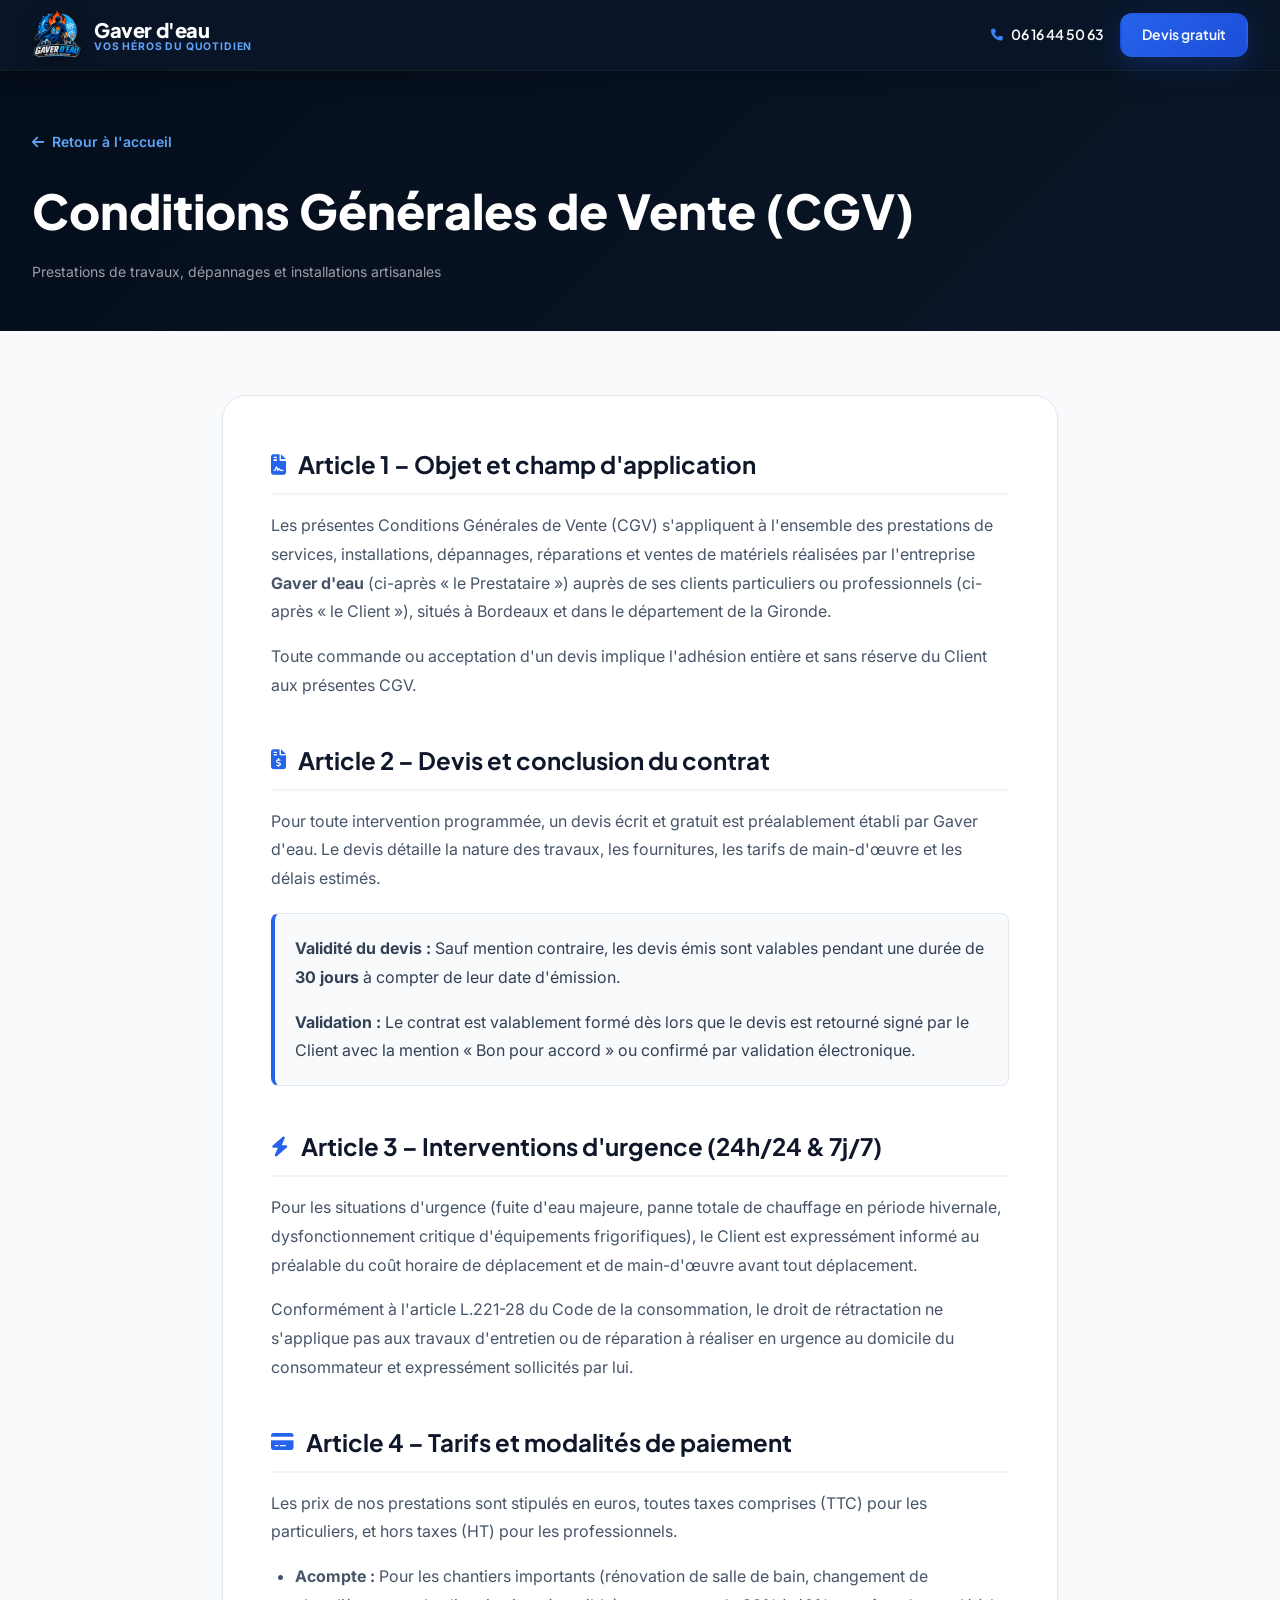
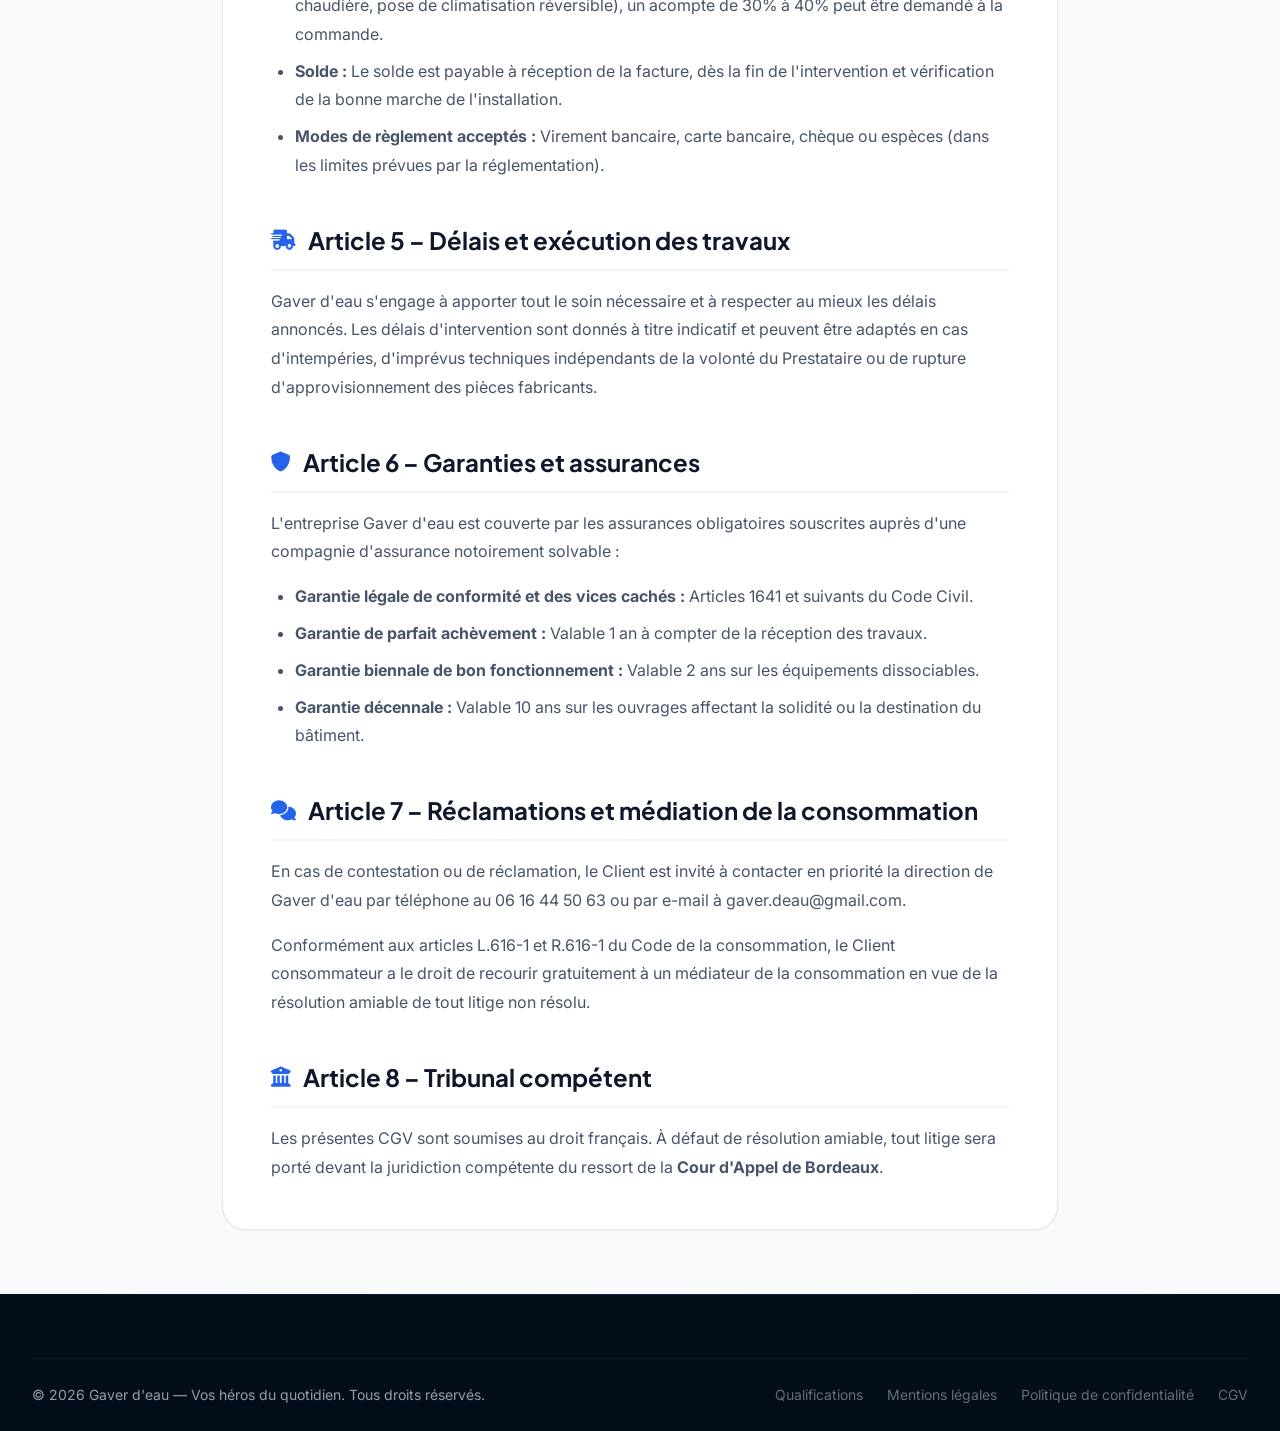
==== commit 4d6ab3da: "Ajout de la page Qualifications et Certifications officielles (QUALIBAT, RGE, QualiPAC, PG Gaz, F-Ga" ====
--- a/cgv.html
+++ b/cgv.html
@@ -161,6 +161,7 @@
       <div class="footer__bottom">
         <p>&copy; 2026 Gaver d'eau — Vos héros du quotidien. Tous droits réservés.</p>
         <div class="footer__bottom-links">
+          <a href="qualifications.html">Qualifications</a>
           <a href="mentions-legales.html">Mentions légales</a>
           <a href="politique-confidentialite.html">Politique de confidentialité</a>
           <a href="cgv.html">CGV</a>
--- a/css/style.css
+++ b/css/style.css
@@ -2487,6 +2487,355 @@
   }
 }
 
+/* ═══════════════════════════════════════════════════════
+   QUALIFICATIONS & CERTIFICATIONS PAGE
+   ═══════════════════════════════════════════════════════ */
+.qualif-hero {
+  padding-top: calc(var(--header-height) + var(--sp-12));
+  padding-bottom: var(--sp-16);
+  background: radial-gradient(ellipse at 50% 20%, rgba(37, 99, 235, 0.18) 0%, transparent 70%),
+              linear-gradient(135deg, var(--clr-primary-900) 0%, var(--clr-primary-800) 100%);
+  color: var(--clr-white);
+  position: relative;
+  overflow: hidden;
+}
+
+.qualif-hero::before {
+  content: '';
+  position: absolute;
+  inset: 0;
+  background-image: radial-gradient(rgba(255, 255, 255, 0.04) 1px, transparent 1px);
+  background-size: 32px 32px;
+  pointer-events: none;
+}
+
+.qualif-hero__container {
+  position: relative;
+  z-index: 2;
+  max-width: 1000px;
+  margin: 0 auto;
+  text-align: center;
+}
+
+.qualif-hero__badge {
+  display: inline-flex;
+  align-items: center;
+  gap: var(--sp-2);
+  padding: var(--sp-2) var(--sp-5);
+  background: rgba(37, 99, 235, 0.2);
+  border: 1px solid rgba(59, 130, 246, 0.4);
+  border-radius: var(--radius-full);
+  color: var(--clr-accent-300);
+  font-size: var(--fs-xs);
+  font-weight: 700;
+  text-transform: uppercase;
+  letter-spacing: 0.1em;
+  margin-bottom: var(--sp-4);
+}
+
+.qualif-hero__title {
+  font-family: var(--ff-heading);
+  font-size: clamp(var(--fs-2xl), 5vw, var(--fs-4xl));
+  font-weight: 800;
+  line-height: 1.15;
+  margin-bottom: var(--sp-4);
+  color: var(--clr-white);
+}
+
+.qualif-hero__title-accent {
+  background: linear-gradient(135deg, var(--clr-accent-400), #38bdf8);
+  -webkit-background-clip: text;
+  -webkit-text-fill-color: transparent;
+}
+
+.qualif-hero__desc {
+  font-size: var(--fs-md);
+  color: rgba(255, 255, 255, 0.8);
+  max-width: 780px;
+  margin: 0 auto var(--sp-8);
+  line-height: 1.7;
+}
+
+.qualif-hero__ribbon {
+  display: flex;
+  justify-content: center;
+  flex-wrap: wrap;
+  gap: var(--sp-4);
+}
+
+.qualif-hero__pill {
+  display: flex;
+  align-items: center;
+  gap: var(--sp-2);
+  padding: var(--sp-3) var(--sp-5);
+  background: rgba(255, 255, 255, 0.06);
+  border: 1px solid rgba(255, 255, 255, 0.12);
+  border-radius: var(--radius-lg);
+  font-size: var(--fs-sm);
+  font-weight: 600;
+  color: var(--clr-white);
+  backdrop-filter: blur(8px);
+}
+
+.qualif-hero__pill i {
+  color: var(--clr-accent-400);
+}
+
+/* Sections */
+.qualif-section {
+  padding: var(--sp-20) 0;
+  background: var(--clr-gray-50);
+}
+
+.qualif-section--white {
+  background: var(--clr-white);
+}
+
+.qualif-grid {
+  display: grid;
+  grid-template-columns: repeat(auto-fit, minmax(340px, 1fr));
+  gap: var(--sp-8);
+  margin-top: var(--sp-12);
+}
+
+.qualif-card {
+  background: var(--clr-white);
+  border: 1px solid var(--clr-gray-200);
+  border-radius: var(--radius-2xl);
+  padding: var(--sp-8);
+  box-shadow: var(--shadow-sm);
+  transition: transform var(--transition-normal), box-shadow var(--transition-normal), border-color var(--transition-normal);
+  display: flex;
+  flex-direction: column;
+  position: relative;
+  overflow: hidden;
+}
+
+.qualif-card:hover {
+  transform: translateY(-6px);
+  box-shadow: 0 20px 40px -15px rgba(2, 132, 199, 0.12);
+  border-color: var(--clr-accent-300);
+}
+
+.qualif-card__top {
+  display: flex;
+  align-items: flex-start;
+  justify-content: space-between;
+  gap: var(--sp-4);
+  margin-bottom: var(--sp-5);
+}
+
+.qualif-card__icon {
+  width: 58px;
+  height: 58px;
+  border-radius: var(--radius-xl);
+  background: linear-gradient(135deg, rgba(37, 99, 235, 0.1), rgba(14, 165, 233, 0.15));
+  border: 1px solid rgba(59, 130, 246, 0.2);
+  display: flex;
+  align-items: center;
+  justify-content: center;
+  font-size: var(--fs-xl);
+  color: var(--clr-accent-500);
+  flex-shrink: 0;
+}
+
+.qualif-card__tag {
+  font-family: var(--ff-heading);
+  font-size: var(--fs-xs);
+  font-weight: 700;
+  letter-spacing: 0.05em;
+  padding: var(--sp-1) var(--sp-3);
+  border-radius: var(--radius-full);
+  background: var(--clr-accent-100);
+  color: var(--clr-accent-600);
+  border: 1px solid rgba(37, 99, 235, 0.15);
+}
+
+.qualif-card__tag--rge {
+  background: #ecfdf5;
+  color: #059669;
+  border-color: rgba(16, 185, 129, 0.2);
+}
+
+.qualif-card__tag--decennale {
+  background: #eff6ff;
+  color: #1d4ed8;
+  border-color: rgba(29, 78, 216, 0.2);
+}
+
+.qualif-card__title {
+  font-family: var(--ff-heading);
+  font-size: var(--fs-xl);
+  font-weight: 800;
+  color: var(--clr-gray-900);
+  margin-bottom: var(--sp-3);
+}
+
+.qualif-card__subtitle {
+  font-size: var(--fs-sm);
+  font-weight: 600;
+  color: var(--clr-accent-500);
+  margin-bottom: var(--sp-4);
+}
+
+.qualif-card__desc {
+  color: var(--clr-gray-600);
+  font-size: var(--fs-sm);
+  line-height: 1.7;
+  margin-bottom: var(--sp-6);
+}
+
+.qualif-card__list {
+  margin-bottom: var(--sp-6);
+  flex-grow: 1;
+}
+
+.qualif-card__list li {
+  display: flex;
+  align-items: flex-start;
+  gap: var(--sp-3);
+  padding: var(--sp-2) 0;
+  font-size: var(--fs-sm);
+  color: var(--clr-gray-700);
+  border-bottom: 1px solid var(--clr-gray-100);
+}
+
+.qualif-card__list li:last-child {
+  border-bottom: none;
+}
+
+.qualif-card__list li i {
+  color: var(--clr-success);
+  margin-top: 3px;
+  flex-shrink: 0;
+}
+
+.qualif-card__highlight {
+  background: var(--clr-gray-50);
+  border-left: 3px solid var(--clr-accent-500);
+  padding: var(--sp-3) var(--sp-4);
+  border-radius: 0 var(--radius-md) var(--radius-md) 0;
+  font-size: var(--fs-xs);
+  color: var(--clr-gray-700);
+  margin-top: auto;
+}
+
+.qualif-card__highlight strong {
+  color: var(--clr-gray-900);
+}
+
+/* Team section */
+.qualif-team-grid {
+  display: grid;
+  grid-template-columns: repeat(auto-fit, minmax(260px, 1fr));
+  gap: var(--sp-6);
+  margin-top: var(--sp-12);
+}
+
+.qualif-team-card {
+  background: var(--clr-white);
+  border: 1px solid var(--clr-gray-200);
+  border-radius: var(--radius-xl);
+  padding: var(--sp-6);
+  text-align: center;
+  transition: all var(--transition-fast);
+}
+
+.qualif-team-card:hover {
+  border-color: var(--clr-accent-400);
+  box-shadow: var(--shadow-md);
+}
+
+.qualif-team-icon {
+  width: 64px;
+  height: 64px;
+  border-radius: 50%;
+  background: linear-gradient(135deg, var(--clr-accent-500), var(--clr-accent-600));
+  color: var(--clr-white);
+  display: flex;
+  align-items: center;
+  justify-content: center;
+  font-size: var(--fs-2xl);
+  margin: 0 auto var(--sp-4);
+  box-shadow: 0 8px 16px rgba(37, 99, 235, 0.25);
+}
+
+.qualif-team-title {
+  font-family: var(--ff-heading);
+  font-size: var(--fs-md);
+  font-weight: 700;
+  color: var(--clr-gray-900);
+  margin-bottom: var(--sp-2);
+}
+
+.qualif-team-desc {
+  font-size: var(--fs-xs);
+  color: var(--clr-gray-500);
+  line-height: 1.6;
+}
+
+/* Call to Action Box */
+.qualif-cta-box {
+  background: linear-gradient(135deg, var(--clr-primary-900), var(--clr-primary-800));
+  border-radius: var(--radius-3xl);
+  padding: var(--sp-12) var(--sp-8);
+  color: var(--clr-white);
+  text-align: center;
+  margin-top: var(--sp-16);
+  position: relative;
+  overflow: hidden;
+  box-shadow: var(--shadow-2xl);
+}
+
+.qualif-cta-box::before {
+  content: '';
+  position: absolute;
+  top: -50%;
+  left: 50%;
+  transform: translateX(-50%);
+  width: 600px;
+  height: 600px;
+  background: radial-gradient(circle, rgba(37, 99, 235, 0.25) 0%, transparent 70%);
+  filter: blur(40px);
+  pointer-events: none;
+}
+
+.qualif-cta-title {
+  font-family: var(--ff-heading);
+  font-size: clamp(var(--fs-xl), 3vw, var(--fs-3xl));
+  font-weight: 800;
+  margin-bottom: var(--sp-3);
+  position: relative;
+  z-index: 1;
+}
+
+.qualif-cta-desc {
+  font-size: var(--fs-base);
+  color: rgba(255, 255, 255, 0.8);
+  max-width: 640px;
+  margin: 0 auto var(--sp-8);
+  position: relative;
+  z-index: 1;
+}
+
+.qualif-cta-actions {
+  display: flex;
+  justify-content: center;
+  flex-wrap: wrap;
+  gap: var(--sp-4);
+  position: relative;
+  z-index: 1;
+}
+
+@media (max-width: 768px) {
+  .qualif-grid {
+    grid-template-columns: 1fr;
+  }
+  .qualif-cta-box {
+    padding: var(--sp-8) var(--sp-4);
+  }
+}
+
 /* =====================================================
    PRELOADER — Premium
    ===================================================== */
